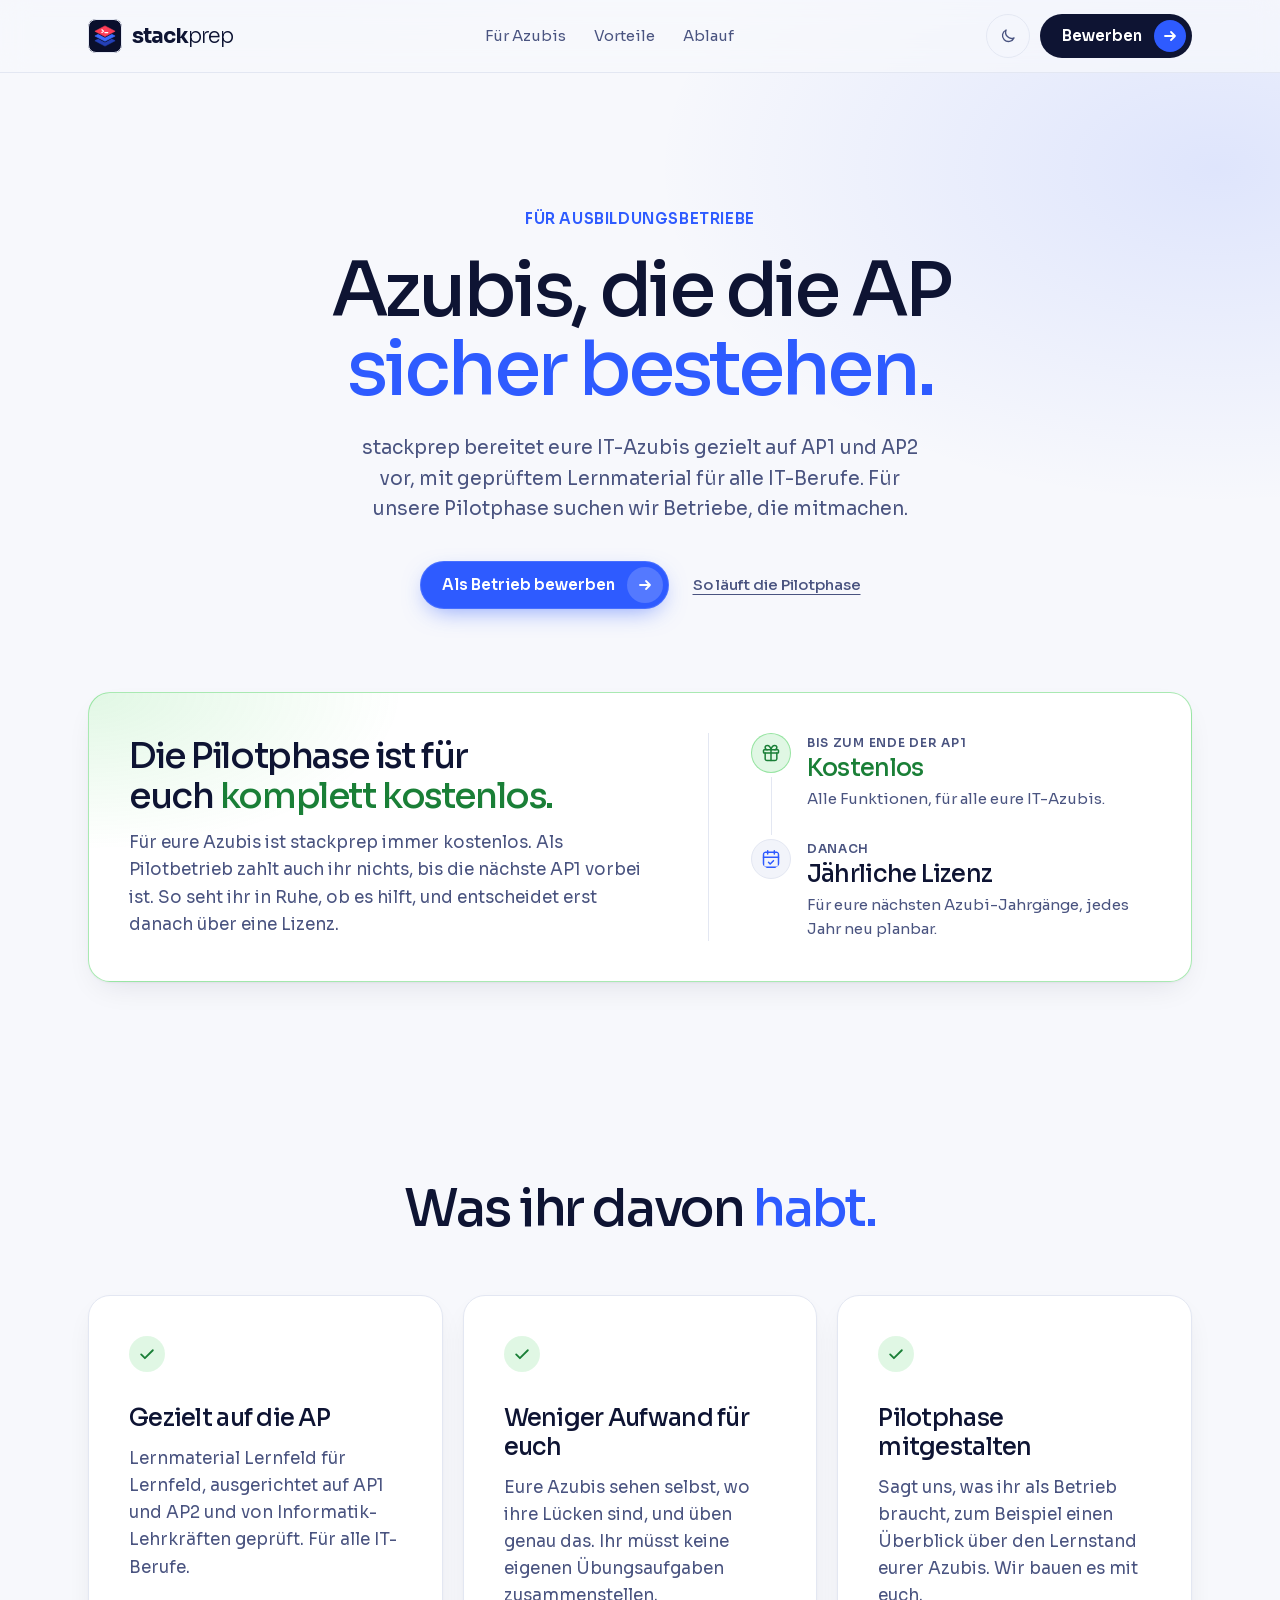
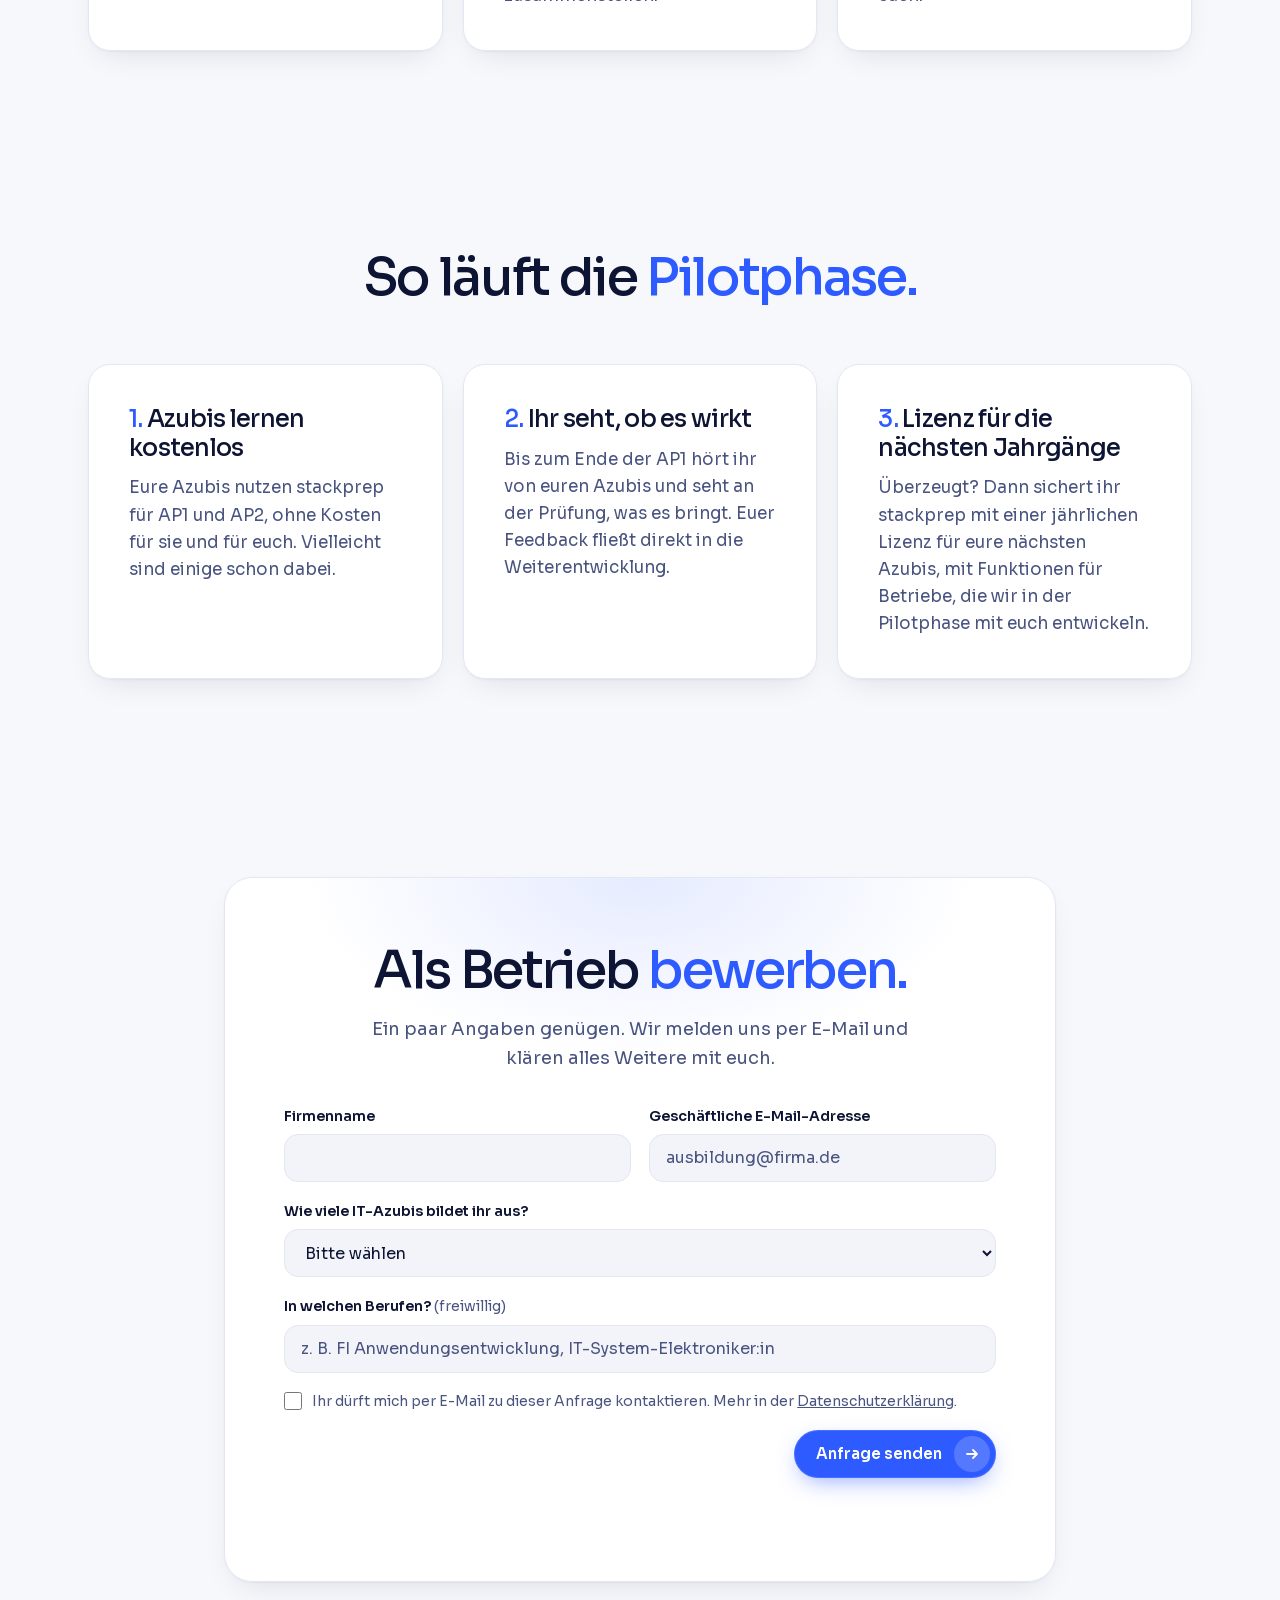
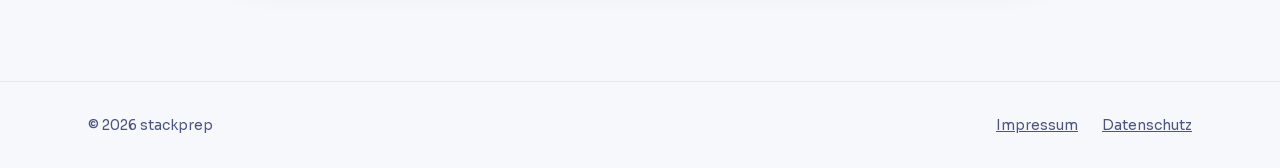
==== betriebe/index.html @ b0f4c5c3 "Add a page for training companies and track what each link brings The landing page now speaks to all" ====
<!doctype html>
<html lang="de">
<head>
  <meta charset="utf-8">
  <meta name="viewport" content="width=device-width, initial-scale=1">
  <meta http-equiv="Content-Security-Policy" content="default-src 'none'; script-src 'self'; style-src 'self'; img-src 'self'; font-src 'self'; connect-src 'self'; form-action 'self'; base-uri 'none'; upgrade-insecure-requests">
  <meta name="referrer" content="strict-origin-when-cross-origin">
  <title>stackprep für Ausbildungsbetriebe: Azubis, die die AP sicher bestehen</title>
  <meta name="description" content="stackprep bereitet eure IT-Azubis gezielt auf AP1 und AP2 vor, mit geprüftem Lernmaterial für alle IT-Berufe. Jetzt als Ausbildungsbetrieb für die Pilotphase bewerben.">
  <meta name="theme-color" content="#F7F8FC" media="(prefers-color-scheme: light)">
  <meta name="theme-color" content="#05070F" media="(prefers-color-scheme: dark)">
  <meta property="og:title" content="stackprep für Ausbildungsbetriebe">
  <meta property="og:description" content="Eure IT-Azubis gezielt auf AP1 und AP2 vorbereiten. Jetzt für die Pilotphase bewerben.">
  <meta property="og:type" content="website">
  <link rel="icon" href="/assets/img/favicon.svg" type="image/svg+xml">
  <link rel="preload" href="/assets/fonts/Sora-Variable.woff2" as="font" type="font/woff2" crossorigin>
  <script src="/assets/js/theme.js"></script>
  <link rel="stylesheet" href="/assets/css/styles.css">
  <script src="/assets/js/main.js" defer></script>
</head>
<body>
  <a class="skip-link" href="#main">Zum Inhalt springen</a>

  <header class="site-header">
    <div class="container site-header__inner">
      <a class="brand" href="/" aria-label="stackprep, zur Startseite">
        <img class="brand__mark" src="/assets/img/logo-mark.svg" alt="" width="36" height="36">
        <span class="brand__word"><span class="brand__stack">stack</span><span class="brand__prep">prep</span></span>
      </a>
      <nav class="site-nav" aria-label="Hauptnavigation">
        <a href="/">Für Azubis</a>
        <a href="#vorteile">Vorteile</a>
        <a href="#ablauf">Ablauf</a>
      </nav>
      <div class="site-header__actions">
        <button class="theme-toggle" type="button" aria-label="Dunkles Design" aria-pressed="false" data-theme-toggle hidden>
          <svg class="icon-moon" viewBox="0 0 24 24" fill="none" stroke="currentColor" stroke-width="1.8" stroke-linecap="round" stroke-linejoin="round" aria-hidden="true" focusable="false"><path d="M20 14.5A8 8 0 0 1 9.5 4a8 8 0 1 0 10.5 10.5z"/></svg>
          <svg class="icon-sun" viewBox="0 0 24 24" fill="none" stroke="currentColor" stroke-width="1.8" stroke-linecap="round" aria-hidden="true" focusable="false"><circle cx="12" cy="12" r="4"/><path d="M12 2v2M12 20v2M4.9 4.9l1.4 1.4M17.7 17.7l1.4 1.4M2 12h2M20 12h2M4.9 19.1l1.4-1.4M17.7 6.3l1.4-1.4"/></svg>
        </button>
        <a class="pill-button pill-button--light" href="#anfrage">Bewerben <span class="pill-button__arrow" aria-hidden="true"><svg viewBox="0 0 16 16" fill="none" stroke="currentColor" stroke-width="1.8" stroke-linecap="round" stroke-linejoin="round"><path d="M3 8h10M9 4l4 4-4 4"/></svg></span></a>
      </div>
    </div>
  </header>

  <main id="main">
    <section class="hero" aria-labelledby="hero-title">
      <div class="container hero__inner">
        <div class="hero__copy">
          <p class="hero__eyebrow">Für Ausbildungsbetriebe</p>
          <h1 id="hero-title">Azubis, die die AP <span class="accent">sicher bestehen.</span></h1>
          <p class="hero__lead">stackprep bereitet eure IT-Azubis gezielt auf AP1 und AP2 vor, mit geprüftem Lernmaterial für alle IT-Berufe. Für unsere Pilotphase suchen wir Betriebe, die mitmachen.</p>

          <div class="hero__actions">
            <a class="pill-button" href="#anfrage">Als Betrieb bewerben <span class="pill-button__arrow" aria-hidden="true"><svg viewBox="0 0 16 16" fill="none" stroke="currentColor" stroke-width="1.8" stroke-linecap="round" stroke-linejoin="round"><path d="M3 8h10M9 4l4 4-4 4"/></svg></span></a>
            <a class="hero__link" href="#ablauf">So läuft die Pilotphase</a>
          </div>
        </div>
      </div>
    </section>

    <section class="section section--tight" aria-labelledby="pilot-title">
      <div class="container">
        <article class="card pilot-offer">
          <div class="pilot-offer__copy">
            <h2 id="pilot-title" class="pilot-offer__title">Die Pilotphase ist für euch <span class="accent">komplett kostenlos.</span></h2>
            <p>Für eure Azubis ist stackprep immer kostenlos. Als Pilotbetrieb zahlt auch ihr nichts, bis die nächste AP1 vorbei ist. So seht ihr in Ruhe, ob es hilft, und entscheidet erst danach über eine Lizenz.</p>
          </div>
          <ol class="pilot-offer__steps">
            <li>
              <svg class="pilot-offer__icon pilot-offer__icon--free" viewBox="0 0 24 24" fill="none" stroke="currentColor" stroke-width="1.8" stroke-linecap="round" stroke-linejoin="round" aria-hidden="true" focusable="false"><rect x="3" y="8" width="18" height="4" rx="1"/><path d="M12 8v13"/><path d="M19 12v7a2 2 0 0 1-2 2H7a2 2 0 0 1-2-2v-7"/><path d="M7.5 8a2.5 2.5 0 0 1 0-5C11 3 12 8 12 8s1-5 4.5-5a2.5 2.5 0 0 1 0 5"/></svg>
              <div>
                <p class="pilot-offer__label">Bis zum Ende der AP1</p>
                <h3>Kostenlos</h3>
                <p>Alle Funktionen, für alle eure IT-Azubis.</p>
              </div>
            </li>
            <li>
              <svg class="pilot-offer__icon" viewBox="0 0 24 24" fill="none" stroke="currentColor" stroke-width="1.8" stroke-linecap="round" stroke-linejoin="round" aria-hidden="true" focusable="false"><rect x="3" y="4" width="18" height="18" rx="2"/><path d="M16 2v4M8 2v4M3 10h18"/><path d="M9 16l2 2 4-4"/></svg>
              <div>
                <p class="pilot-offer__label">Danach</p>
                <h3>Jährliche Lizenz</h3>
                <p>Für eure nächsten Azubi-Jahrgänge, jedes Jahr neu planbar.</p>
              </div>
            </li>
          </ol>
        </article>
      </div>
    </section>

    <section id="vorteile" class="section" aria-labelledby="vorteile-title">
      <div class="container">
        <h2 id="vorteile-title" class="section__title">Was ihr davon <span class="accent">habt.</span></h2>
        <div class="grid grid--3">
          <article class="card">
            <svg class="card__icon card__icon--benefit" viewBox="0 0 24 24" fill="none" stroke="currentColor" stroke-width="2.2" stroke-linecap="round" stroke-linejoin="round" aria-hidden="true" focusable="false"><path d="M5 12.5l4.5 4.5L19 7.5"/></svg>
            <h3>Gezielt auf die AP</h3>
            <p>Lernmaterial Lernfeld für Lernfeld, ausgerichtet auf AP1 und AP2 und von Informatik-Lehrkräften geprüft. Für alle IT-Berufe.</p>
          </article>
          <article class="card">
            <svg class="card__icon card__icon--benefit" viewBox="0 0 24 24" fill="none" stroke="currentColor" stroke-width="2.2" stroke-linecap="round" stroke-linejoin="round" aria-hidden="true" focusable="false"><path d="M5 12.5l4.5 4.5L19 7.5"/></svg>
            <h3>Weniger Aufwand für euch</h3>
            <p>Eure Azubis sehen selbst, wo ihre Lücken sind, und üben genau das. Ihr müsst keine eigenen Übungsaufgaben zusammenstellen.</p>
          </article>
          <article class="card">
            <svg class="card__icon card__icon--benefit" viewBox="0 0 24 24" fill="none" stroke="currentColor" stroke-width="2.2" stroke-linecap="round" stroke-linejoin="round" aria-hidden="true" focusable="false"><path d="M5 12.5l4.5 4.5L19 7.5"/></svg>
            <h3>Pilotphase mitgestalten</h3>
            <p>Sagt uns, was ihr als Betrieb braucht, zum Beispiel einen Überblick über den Lernstand eurer Azubis. Wir bauen es mit euch.</p>
          </article>
        </div>
      </div>
    </section>

    <section id="ablauf" class="section" aria-labelledby="ablauf-title">
      <div class="container">
        <h2 id="ablauf-title" class="section__title">So läuft die <span class="accent">Pilotphase.</span></h2>
        <ol class="grid grid--3 steps">
          <li class="card card--numbered">
            <h3>Azubis lernen kostenlos</h3>
            <p>Eure Azubis nutzen stackprep für AP1 und AP2, ohne Kosten für sie und für euch. Vielleicht sind einige schon dabei.</p>
          </li>
          <li class="card card--numbered">
            <h3>Ihr seht, ob es wirkt</h3>
            <p>Bis zum Ende der AP1 hört ihr von euren Azubis und seht an der Prüfung, was es bringt. Euer Feedback fließt direkt in die Weiterentwicklung.</p>
          </li>
          <li class="card card--numbered">
            <h3>Lizenz für die nächsten Jahrgänge</h3>
            <p>Überzeugt? Dann sichert ihr stackprep mit einer jährlichen Lizenz für eure nächsten Azubis, mit Funktionen für Betriebe, die wir in der Pilotphase mit euch entwickeln.</p>
          </li>
        </ol>
      </div>
    </section>

    <section id="anfrage" class="section section--signup" aria-labelledby="anfrage-title">
      <div class="container">
        <div class="signup signup--company">
          <h2 id="anfrage-title" class="section__title">Als Betrieb <span class="accent">bewerben.</span></h2>
          <p class="section__lead">Ein paar Angaben genügen. Wir melden uns per E-Mail und klären alles Weitere mit euch.</p>

          <form class="lead-form" action="/api/betriebe" method="post" data-lead-form="company">
            <div class="lead-form__row">
              <label class="field">
                <span class="field__label">Firmenname</span>
                <input name="firma" type="text" autocomplete="organization" minlength="2" maxlength="120" required>
              </label>
              <label class="field">
                <span class="field__label">Geschäftliche E-Mail-Adresse</span>
                <input name="email" type="email" placeholder="ausbildung@firma.de" autocomplete="work email" inputmode="email" maxlength="254" required>
              </label>
            </div>

            <label class="field">
              <span class="field__label">Wie viele IT-Azubis bildet ihr aus?</span>
              <select name="azubis" required>
                <option value="">Bitte wählen</option>
                <option value="1-5">1 bis 5</option>
                <option value="6-20">6 bis 20</option>
                <option value="21-50">21 bis 50</option>
                <option value="50+">Mehr als 50</option>
              </select>
            </label>

            <label class="field">
              <span class="field__label">In welchen Berufen? <span class="field__hint">(freiwillig)</span></span>
              <input name="berufe" type="text" placeholder="z. B. FI Anwendungsentwicklung, IT-System-Elektroniker:in" maxlength="300">
            </label>

            <div class="hp" aria-hidden="true">
              <label for="company-website">Website</label>
              <input id="company-website" name="website" type="text" tabindex="-1" autocomplete="off">
            </div>
            <input type="hidden" name="quelle" data-attribution="source">
            <input type="hidden" name="kampagne" data-attribution="campaign">

            <label class="check"><input type="checkbox" name="einwilligung" value="ja" required><span>Ihr dürft mich per E-Mail zu dieser Anfrage kontaktieren. Mehr in der <a href="/datenschutz.html">Datenschutzerklärung</a>.</span></label>

            <div class="lead-form__actions">
              <button class="pill-button" type="submit">Anfrage senden <span class="pill-button__arrow" aria-hidden="true"><svg viewBox="0 0 16 16" fill="none" stroke="currentColor" stroke-width="1.8" stroke-linecap="round" stroke-linejoin="round"><path d="M3 8h10M9 4l4 4-4 4"/></svg></span></button>
            </div>

            <p class="form-status" role="status" aria-live="polite" data-status></p>
          </form>
        </div>
      </div>
    </section>
  </main>

  <footer class="site-footer">
    <div class="container site-footer__inner">
      <p>© 2026 stackprep</p>
      <ul>
        <li><a href="/impressum.html">Impressum</a></li>
        <li><a href="/datenschutz.html">Datenschutz</a></li>
      </ul>
    </div>
  </footer>
</body>
</html>
---- assets/css/styles.css ----
/* StackPrep — site styles */

@font-face {
  font-family: "Sora";
  src: url("/assets/fonts/Sora-Variable.woff2") format("woff2");
  font-weight: 100 800;
  font-display: swap;
}

/* Colour themes: light by default, dark from the system setting or the header toggle */

:root {
  color-scheme: light;
  --bg: #F7F8FC;
  --glow: rgba(46, 91, 255, 0.12);
  --card: #FFFFFF;
  --card-top: #FFFFFF;
  --card-border: #E3E7F2;
  --inset: #F2F4FA;
  --inset-border: #E3E7F2;
  --text: #0E1433;
  --muted: #4A5480;
  --accent: #2E5BFF;
  --action: #2E5BFF;
  --action-hover: #1F47E0;
  --on-action: #FFFFFF;
  --light-pill: #0E1433;
  --on-light-pill: #FFFFFF;
  --ok: #1F47E0;
  --mid: #6B7499;
  --wrong: #C8102E;
  --wrong-soft: #FFEDF0;
  --track: #E3E7F2;
  --focus: #2E5BFF;
  --verified: #1A7F37;
  --shadow: 0 1px 2px rgba(14, 20, 51, 0.04), 0 12px 32px -12px rgba(14, 20, 51, 0.12);

  --font-sans: "Sora", ui-sans-serif, system-ui, -apple-system, "Segoe UI", Roboto, sans-serif;

  --gutter: clamp(1rem, 0.5rem + 2.5vw, 2.5rem);
  --radius-card: 22px;
}

@media (prefers-color-scheme: dark) {
  :root:not([data-theme="light"]) {
    color-scheme: dark;
    --bg: #05070F;
    --glow: rgba(61, 107, 255, 0.22);
    --card: rgba(255, 255, 255, 0.025);
    --card-top: rgba(255, 255, 255, 0.06);
    --card-border: rgba(255, 255, 255, 0.09);
    --inset: rgba(255, 255, 255, 0.04);
    --inset-border: rgba(255, 255, 255, 0.08);
    --text: #F2F4FA;
    --muted: #9AA3BF;
    --accent: #9DB2FF;
    --action-hover: #4D74FF;
    --light-pill: #F2F4FA;
    --on-light-pill: #05070F;
    --ok: #9DB2FF;
    --mid: #9AA3BF;
    --wrong: #FF8A9A;
    --wrong-soft: rgba(255, 61, 87, 0.16);
    --track: rgba(255, 255, 255, 0.08);
    --focus: #9DB2FF;
    --verified: #3FB950;
    --shadow: 0 1px 0 rgba(255, 255, 255, 0.04) inset, 0 24px 48px -24px rgba(0, 0, 0, 0.6);
  }
}

:root[data-theme="dark"] {
  color-scheme: dark;
  --bg: #05070F;
  --glow: rgba(61, 107, 255, 0.22);
  --card: rgba(255, 255, 255, 0.025);
  --card-top: rgba(255, 255, 255, 0.06);
  --card-border: rgba(255, 255, 255, 0.09);
  --inset: rgba(255, 255, 255, 0.04);
  --inset-border: rgba(255, 255, 255, 0.08);
  --text: #F2F4FA;
  --muted: #9AA3BF;
  --accent: #9DB2FF;
  --action-hover: #4D74FF;
  --light-pill: #F2F4FA;
  --on-light-pill: #05070F;
  --ok: #9DB2FF;
  --mid: #9AA3BF;
  --wrong: #FF8A9A;
  --wrong-soft: rgba(255, 61, 87, 0.16);
  --track: rgba(255, 255, 255, 0.08);
  --focus: #9DB2FF;
  --verified: #3FB950;
  --shadow: 0 1px 0 rgba(255, 255, 255, 0.04) inset, 0 24px 48px -24px rgba(0, 0, 0, 0.6);
}

*,
*::before,
*::after {
  box-sizing: border-box;
}

html {
  -webkit-text-size-adjust: 100%;
  scroll-behavior: smooth;
}

body {
  margin: 0;
  background:
    radial-gradient(70rem 40rem at 15% -10%, var(--glow), transparent 65%),
    radial-gradient(50rem 30rem at 95% 5%, var(--glow), transparent 70%),
    var(--bg);
  background-repeat: no-repeat;
  color: var(--text);
  font-family: var(--font-sans);
  font-size: 1.0625rem;
  line-height: 1.6;
}

h1,
h2,
h3,
p {
  margin: 0;
}

a {
  color: inherit;
}

img {
  display: block;
}

:focus-visible {
  outline: 3px solid var(--focus);
  outline-offset: 3px;
  border-radius: 6px;
}

.container {
  width: 100%;
  max-width: 74rem;
  margin-inline: auto;
  padding-inline: var(--gutter);
}

.visually-hidden {
  position: absolute;
  width: 1px;
  height: 1px;
  overflow: hidden;
  clip: rect(0 0 0 0);
  white-space: nowrap;
}

.nowrap {
  white-space: nowrap;
}

.accent {
  color: var(--accent);
}

.skip-link {
  position: absolute;
  left: 1rem;
  top: -4rem;
  z-index: 20;
  padding: 0.75rem 1rem;
  background: var(--text);
  color: var(--bg);
  border-radius: 10px;
}

.skip-link:focus {
  top: 1rem;
}

/* Pill buttons */

.pill-button {
  display: inline-flex;
  align-items: center;
  gap: 0.75rem;
  min-height: 3rem;
  padding: 0.375rem 0.375rem 0.375rem 1.375rem;
  border: 0;
  border-radius: 999px;
  background: var(--action);
  color: var(--on-action);
  font: inherit;
  font-size: 0.9375rem;
  font-weight: 600;
  white-space: nowrap;
  text-decoration: none;
  cursor: pointer;
  box-shadow: 0 0 0 1px rgba(255, 255, 255, 0.12) inset, 0 8px 24px -8px rgba(46, 91, 255, 0.6);
  transition: background-color 150ms ease;
}

.pill-button:hover {
  background: var(--action-hover);
}

.pill-button:disabled {
  opacity: 0.6;
  cursor: progress;
}

.pill-button__arrow {
  display: inline-grid;
  place-items: center;
  width: 2.25rem;
  height: 2.25rem;
  border-radius: 50%;
  background: rgba(255, 255, 255, 0.18);
}

.pill-button__arrow svg {
  width: 1rem;
  height: 1rem;
}

.pill-button--light {
  min-height: 2.75rem;
  background: var(--light-pill);
  color: var(--on-light-pill);
  box-shadow: none;
}

.pill-button--light:hover {
  background: var(--light-pill);
  opacity: 0.9;
}

.pill-button--light .pill-button__arrow {
  width: 2rem;
  height: 2rem;
  background: var(--action);
  color: #FFFFFF;
}

/* Header */

.site-header {
  position: sticky;
  top: 0;
  z-index: 10;
  backdrop-filter: blur(14px);
  -webkit-backdrop-filter: blur(14px);
  background: color-mix(in srgb, var(--bg) 72%, transparent);
  border-bottom: 1px solid var(--card-border);
}

.site-header__inner {
  display: flex;
  align-items: center;
  gap: 1.5rem;
  min-height: 4.5rem;
}

.brand {
  display: inline-flex;
  align-items: center;
  gap: 0.625rem;
  margin-right: auto;
  text-decoration: none;
}

.brand__mark {
  width: 2.125rem;
  height: 2.125rem;
  border-radius: 8px;
  outline: 1px solid var(--card-border);
  outline-offset: -1px;
}

.brand__word {
  font-size: 1.3125rem;
  letter-spacing: -0.045em;
  line-height: 1;
}

.brand__stack {
  font-weight: 700;
}

.brand__prep {
  font-weight: 300;
}

.site-nav {
  display: flex;
  gap: 1.75rem;
}

.site-nav a {
  color: var(--muted);
  font-size: 0.9375rem;
  text-decoration: none;
}

.site-nav a:hover {
  color: var(--text);
}

.site-header__actions {
  display: flex;
  align-items: center;
  gap: 0.625rem;
  margin-left: auto;
}

.theme-toggle {
  display: inline-grid;
  place-items: center;
  width: 2.75rem;
  height: 2.75rem;
  padding: 0;
  border: 1px solid var(--card-border);
  border-radius: 50%;
  background: transparent;
  color: var(--muted);
  cursor: pointer;
}

.theme-toggle[hidden] {
  display: none;
}

.theme-toggle:hover {
  color: var(--text);
}

.theme-toggle svg {
  width: 1.125rem;
  height: 1.125rem;
}

.theme-toggle[aria-pressed="true"] .icon-moon,
.theme-toggle[aria-pressed="false"] .icon-sun {
  display: none;
}

/* Hero */

.hero {
  padding-block: clamp(4rem, 2rem + 8vw, 9rem) clamp(3rem, 2rem + 4vw, 6rem);
}

.hero__copy {
  display: flex;
  flex-direction: column;
  align-items: center;
  max-width: 50rem;
  margin-inline: auto;
  text-align: center;
}

.hero h1 {
  font-size: clamp(2.5rem, 1.2rem + 4.6vw, 4.75rem);
  font-weight: 500;
  letter-spacing: -0.05em;
  line-height: 1.04;
  text-wrap: balance;
}

.hero h1 .accent {
  display: block;
}

.hero__lead {
  margin-top: 1.5rem;
  max-width: 36rem;
  color: var(--muted);
  font-size: 1.1875rem;
}

.hero__eyebrow {
  margin-bottom: 1.25rem;
  color: var(--accent);
  font-size: 0.9375rem;
  font-weight: 600;
  letter-spacing: 0.04em;
  text-transform: uppercase;
}

.hero__actions {
  display: flex;
  flex-wrap: wrap;
  justify-content: center;
  align-items: center;
  gap: 0.75rem 1.5rem;
  margin-top: 2.25rem;
}

.hero__link {
  color: var(--muted);
  font-size: 0.9375rem;
  font-weight: 500;
  text-underline-offset: 0.25em;
}

.hero__link:hover {
  color: var(--text);
}

.proof {
  display: flex;
  flex-wrap: wrap;
  justify-content: center;
  align-items: center;
  gap: 0.875rem;
  margin-top: 2rem;
  color: var(--muted);
  font-size: 0.9375rem;
}

.proof strong {
  color: var(--text);
  font-weight: 600;
}

.proof__avatars {
  display: flex;
  margin: 0;
  padding: 0;
  list-style: none;
}

.proof__avatars li {
  display: grid;
  place-items: center;
  width: 2.5rem;
  height: 2.5rem;
  margin-left: -0.5rem;
  border: 2px solid var(--bg);
  border-radius: 50%;
  background: linear-gradient(145deg, #3D6BFF, #2440B8);
  color: #FFFFFF;
  font-size: 0.625rem;
  font-weight: 700;
  letter-spacing: 0.01em;
}

.proof__avatars li:first-child {
  margin-left: 0;
}

.proof__avatars li:nth-child(2) { background: linear-gradient(145deg, #5B7CFF, #3048C8); }
.proof__avatars li:nth-child(3) { background: linear-gradient(145deg, #7A93FF, #3D5AD6); }
.proof__avatars li:nth-child(4) { background: linear-gradient(145deg, #4B5BD0, #1E2F8F); }
.proof__avatars li:nth-child(5) { background: linear-gradient(145deg, #FF5C73, #C8102E); }

/* Product mockups */

.mock {
  margin: 0;
  border: 1px solid var(--card-border);
  border-radius: 18px;
  background: linear-gradient(180deg, var(--card-top), var(--card));
  box-shadow: var(--shadow);
  overflow: hidden;
}

.mock__bar {
  display: flex;
  align-items: center;
  gap: 0.375rem;
  padding: 0.75rem 1rem;
  border-bottom: 1px solid var(--inset-border);
}

.mock__bar span {
  width: 0.625rem;
  height: 0.625rem;
  border-radius: 50%;
  background: var(--track);
}

.mock__bar span:nth-child(1) { background: #FF5F57; }
.mock__bar span:nth-child(2) { background: #FEBC2E; }
.mock__bar span:nth-child(3) { background: #28C840; }

.mock__bar p {
  flex: 1;
  margin-right: 2.25rem;
  color: var(--muted);
  font-size: 0.8125rem;
  text-align: center;
}

.topics {
  display: grid;
  gap: 0.625rem;
  margin: 0;
  padding: 0;
  list-style: none;
  font-size: 0.875rem;
}

.topics li {
  display: grid;
  grid-template-columns: minmax(0, 10rem) minmax(0, 1fr) 4.25rem;
  align-items: center;
  gap: 0.875rem;
}

.topics li > span:first-child {
  overflow: hidden;
  white-space: nowrap;
  text-overflow: ellipsis;
}

.topics--small {
  padding: 1rem;
  font-size: 0.8125rem;
}

.topics--small li {
  grid-template-columns: 5.5rem minmax(0, 1fr);
}

.bar {
  position: relative;
  height: 0.4375rem;
  border-radius: 99px;
  background: var(--track);
  overflow: hidden;
}

.bar__fill {
  position: absolute;
  inset: 0 auto 0 0;
  border-radius: inherit;
  background: linear-gradient(90deg, #2E5BFF, #7A93FF);
}

.bar__fill--90 { width: 90%; }
.bar__fill--80 { width: 80%; }
.bar__fill--55 { width: 55%; }
.bar__fill--30 { width: 30%; }
.bar__fill--mid { background: var(--mid); }
.bar__fill--open { background: #FF3D57; }

.files,
.plan {
  display: grid;
  gap: 0.5rem;
  margin: 0;
  padding: 1rem;
  list-style: none;
  font-size: 0.8125rem;
}

.files li,
.plan li {
  display: flex;
  align-items: center;
  gap: 0.625rem;
  padding: 0.5rem 0.625rem;
  border: 1px solid var(--inset-border);
  border-radius: 10px;
  background: var(--inset);
  min-width: 0;
}

.files__type {
  flex: none;
  padding: 0.125rem 0.375rem;
  border-radius: 5px;
  background: var(--action);
  color: #FFFFFF;
  font-size: 0.625rem;
  font-weight: 700;
}

.files__ok {
  margin-left: auto;
  color: var(--ok);
  font-weight: 700;
}

.plan li {
  justify-content: space-between;
}

.plan li span {
  flex: none;
  color: var(--muted);
}

/* Sections */

.section {
  padding-block: clamp(4rem, 3rem + 4vw, 7rem);
}

.section--tight {
  padding-top: 0;
}

.section__title {
  max-width: 22ch;
  margin-inline: auto;
  font-size: clamp(2rem, 1.3rem + 2.6vw, 3.25rem);
  font-weight: 500;
  letter-spacing: -0.045em;
  line-height: 1.1;
  text-align: center;
  text-wrap: balance;
}

.section__lead {
  max-width: 36rem;
  margin: 1rem auto 0;
  color: var(--muted);
  font-size: 1.125rem;
  text-align: center;
}

.grid {
  display: grid;
  gap: 1.25rem;
  margin: clamp(2.5rem, 2rem + 2vw, 4rem) 0 0;
  padding: 0;
  list-style: none;
}

.grid--2 {
  grid-template-columns: repeat(2, minmax(0, 1fr));
}

.grid--3 {
  grid-template-columns: repeat(3, minmax(0, 1fr));
}

/* Cards */

.card {
  position: relative;
  padding: clamp(1.5rem, 1rem + 2vw, 2.5rem);
  border: 1px solid var(--card-border);
  border-radius: var(--radius-card);
  background: linear-gradient(180deg, var(--card-top), var(--card) 40%);
  box-shadow: var(--shadow);
}

.card h3 {
  font-size: clamp(1.25rem, 1.1rem + 0.5vw, 1.5rem);
  font-weight: 500;
  letter-spacing: -0.03em;
  line-height: 1.2;
}

.card p {
  margin-top: 0.75rem;
  color: var(--muted);
}

.card__icon {
  width: 2.25rem;
  height: 2.25rem;
  margin-bottom: 1.5rem;
  padding: 0.5rem;
  border-radius: 50%;
}

.card__icon--problem {
  background: var(--wrong-soft);
  color: var(--wrong);
}

.card__icon--benefit {
  background: color-mix(in srgb, #28C840 14%, transparent);
  color: var(--verified);
}

.card--numbered {
  counter-increment: step;
}

.card--numbered h3::before {
  content: counter(step) ". ";
  color: var(--accent);
}

/* Pilot offer on the company page */

.pilot-offer {
  display: grid;
  grid-template-columns: minmax(0, 1.2fr) minmax(0, 1fr);
  gap: clamp(1.5rem, 1rem + 3vw, 3rem);
  align-items: center;
  border-color: color-mix(in srgb, #28C840 40%, transparent);
  background:
    radial-gradient(28rem 14rem at 0% 0%, color-mix(in srgb, #28C840 14%, transparent), transparent 70%),
    linear-gradient(180deg, var(--card-top), var(--card) 40%);
}

.pilot-offer__title {
  font-size: clamp(1.5rem, 1.1rem + 1.4vw, 2.25rem);
  font-weight: 500;
  letter-spacing: -0.04em;
  line-height: 1.15;
  text-wrap: balance;
}

.pilot-offer__title .accent {
  color: var(--verified);
}

.pilot-offer__steps {
  display: grid;
  gap: 1.75rem;
  margin: 0;
  padding: 0 0 0 clamp(1.5rem, 1rem + 2vw, 3rem);
  border-left: 1px solid var(--card-border);
  list-style: none;
}

.pilot-offer__steps li {
  position: relative;
  display: grid;
  grid-template-columns: auto minmax(0, 1fr);
  gap: 1rem;
  align-items: start;
}

/* Connects the two icons: now, then later. */
.pilot-offer__steps li:not(:last-child)::after {
  content: "";
  position: absolute;
  top: 2.75rem;
  bottom: -1.5rem;
  left: 1.25rem;
  width: 1px;
  background: var(--card-border);
}

/* Items side by side, not a sequence: no connecting line. */
.pilot-offer__steps--list li:not(:last-child)::after {
  content: none;
}

.pilot-offer__icon {
  width: 2.5rem;
  height: 2.5rem;
  padding: 0.5625rem;
  border: 1px solid var(--inset-border);
  border-radius: 50%;
  background: var(--inset);
  color: var(--accent);
}

.pilot-offer__icon--free {
  border-color: color-mix(in srgb, #28C840 40%, transparent);
  background: color-mix(in srgb, #28C840 14%, transparent);
  color: var(--verified);
}

.card .pilot-offer__label {
  margin: 0;
  color: var(--muted);
  font-size: 0.75rem;
  font-weight: 600;
  letter-spacing: 0.06em;
  text-transform: uppercase;
}

.pilot-offer__steps h3 {
  margin-top: 0.125rem;
}

.pilot-offer__steps li:first-child h3 {
  color: var(--verified);
}

.card .pilot-offer__steps p:last-child {
  margin-top: 0.25rem;
  font-size: 0.9375rem;
}

/* Teaser for training companies on the landing page */

.cta-band {
  display: flex;
  flex-wrap: wrap;
  justify-content: space-between;
  align-items: center;
  gap: 1.5rem;
  text-decoration: none;
  background:
    radial-gradient(28rem 14rem at 0% 0%, var(--glow), transparent 70%),
    linear-gradient(180deg, var(--card-top), var(--card) 40%);
}

.cta-band > div {
  flex: 1 1 24rem;
}

.cta-band__title {
  font-size: clamp(1.375rem, 1.1rem + 1vw, 1.875rem);
  font-weight: 500;
  letter-spacing: -0.035em;
  line-height: 1.2;
}

.cta-band:hover .pill-button--light {
  opacity: 0.9;
}

/* Steps — a real sequence, so the order is numbered */

.steps {
  counter-reset: step;
}

.card--step {
  counter-increment: step;
  padding: 0.75rem 0.75rem clamp(1.5rem, 1rem + 1.5vw, 2rem);
}

.card--step .mock {
  margin-bottom: 1.5rem;
  box-shadow: none;
}

.card--step h3,
.card--step p {
  padding-inline: 0.75rem;
}

.card--step h3::before {
  content: counter(step) ". ";
}

/* Material mockups */

.files__verified {
  margin-left: auto;
  padding: 0.0625rem 0.5rem;
  border-radius: 999px;
  background: color-mix(in srgb, #28C840 18%, transparent);
  color: var(--verified);
  font-size: 0.6875rem;
  font-weight: 700;
}

.practice {
  display: grid;
  gap: 0.625rem;
  padding: 1rem;
}

.practice .plan {
  padding: 0;
}

.practice__source {
  display: flex;
  align-items: center;
  gap: 0.4375rem;
  font-size: 0.8125rem;
  font-weight: 600;
}

.practice__source span {
  color: var(--muted);
  font-weight: 400;
}

.practice__note {
  color: var(--verified);
  font-size: 0.75rem;
  font-weight: 600;
}

/* Waitlist */

.signup {
  max-width: 44rem;
  margin-inline: auto;
  padding: clamp(2rem, 1rem + 4vw, 4rem) clamp(1.25rem, 0.5rem + 4vw, 4rem);
  border: 1px solid var(--card-border);
  border-radius: 28px;
  background:
    radial-gradient(30rem 16rem at 50% 0%, var(--glow), transparent 70%),
    linear-gradient(180deg, var(--card-top), var(--card) 50%);
  box-shadow: var(--shadow);
}

.signup--company {
  max-width: 52rem;
}

.lead-form {
  display: grid;
  gap: 1.125rem;
  margin-top: 2rem;
}

.lead-form__row {
  display: grid;
  grid-template-columns: repeat(2, minmax(0, 1fr));
  gap: 1.125rem;
}

.lead-form__actions {
  display: flex;
  justify-content: flex-end;
}

.field {
  display: grid;
  gap: 0.4375rem;
}

.field__label {
  padding: 0;
  font-size: 0.875rem;
  font-weight: 600;
}

.field__hint {
  color: var(--muted);
  font-weight: 400;
}

.field input,
.field select,
.waitlist__select {
  width: 100%;
  min-height: 3rem;
  padding: 0 1rem;
  border: 1px solid var(--card-border);
  border-radius: 14px;
  background: var(--inset);
  color: var(--text);
  font: inherit;
  font-size: 1rem;
}

.field input::placeholder {
  color: var(--muted);
}

.field input:focus-visible,
.field select:focus-visible,
.waitlist__select:focus-visible {
  outline: none;
  border-color: var(--focus);
}

.field input[aria-invalid="true"],
.field select[aria-invalid="true"] {
  border-color: var(--wrong);
}

.waitlist__select {
  border-radius: 999px;
  padding-inline: 1.375rem;
  color: var(--muted);
}

.waitlist__select:has(option:checked:not([value=""])) {
  color: var(--text);
}

.waitlist {
  display: grid;
  gap: 0.875rem;
  max-width: 32rem;
  margin: 2rem auto 0;
}

.waitlist__field {
  display: flex;
  gap: 0.5rem;
  padding: 0.375rem;
  border: 1px solid var(--card-border);
  border-radius: 999px;
  background: var(--inset);
}

.waitlist__field:focus-within {
  border-color: var(--focus);
}

.waitlist input[type="email"] {
  flex: 1;
  min-width: 0;
  min-height: 3rem;
  padding: 0 1rem;
  border: 0;
  border-radius: 999px;
  background: transparent;
  color: var(--text);
  font: inherit;
}

.waitlist input[type="email"]::placeholder {
  color: var(--muted);
}

.waitlist input[type="email"]:focus-visible {
  outline: none;
}

.waitlist__field:has([aria-invalid="true"]) {
  border-color: var(--wrong);
}

.check {
  display: grid;
  grid-template-columns: auto minmax(0, 1fr);
  gap: 0.625rem;
  align-items: start;
  color: var(--muted);
  font-size: 0.875rem;
  line-height: 1.5;
  cursor: pointer;
}

.check input {
  width: 1.125rem;
  height: 1.125rem;
  margin: 0.1rem 0 0;
  accent-color: var(--action);
}

.check:has([aria-invalid="true"]) {
  color: var(--wrong);
}

.hp {
  position: absolute;
  left: -10000px;
  width: 1px;
  height: 1px;
  overflow: hidden;
}

.form-status {
  min-height: 1.5em;
  font-size: 0.875rem;
  font-weight: 500;
}

.form-status[data-state="success"] { color: var(--ok); }
.form-status[data-state="error"],
.form-status[data-state="invalid"],
.form-status[data-state="limited"] { color: var(--wrong); }
.form-status[data-state="pending"] { color: var(--muted); }

/* Footer */

.site-footer {
  padding-block: 2rem;
  border-top: 1px solid var(--card-border);
  color: var(--muted);
  font-size: 0.875rem;
}

.site-footer__inner {
  display: flex;
  flex-wrap: wrap;
  justify-content: space-between;
  gap: 1rem;
}

.site-footer ul {
  display: flex;
  gap: 1.5rem;
  margin: 0;
  padding: 0;
  list-style: none;
}

.site-footer a:hover {
  color: var(--text);
}

/* Legal pages */

.legal {
  padding-block: clamp(3rem, 2rem + 4vw, 6rem);
}

.legal h1 {
  margin-bottom: 2rem;
  font-size: clamp(2rem, 1.4rem + 2.4vw, 3.25rem);
  font-weight: 500;
  letter-spacing: -0.045em;
  line-height: 1.05;
}

.legal h2 {
  margin: 2.5rem 0 0.75rem;
  font-size: 1.25rem;
  font-weight: 600;
  letter-spacing: -0.02em;
}

.legal p {
  max-width: 42rem;
  color: var(--muted);
}

.legal p + p {
  margin-top: 0.75rem;
}

@media (prefers-reduced-motion: reduce) {
  html { scroll-behavior: auto; }
  .pill-button { transition: none; }
}

/* Responsive */

@media (max-width: 960px) {
  .pilot-offer,
  .grid--3 {
    grid-template-columns: minmax(0, 1fr);
  }

  .pilot-offer__steps {
    padding: 1.5rem 0 0;
    border-top: 1px solid var(--card-border);
    border-left: 0;
  }

  .site-nav {
    display: none;
  }
}

@media (max-width: 760px) {
  .grid--2,
  .lead-form__row {
    grid-template-columns: minmax(0, 1fr);
  }

  .lead-form__actions .pill-button {
    flex: 1;
    justify-content: space-between;
  }
}

@media (max-width: 520px) {
  .site-header__inner {
    gap: 0.75rem;
  }

  .site-header .pill-button--light {
    padding-right: 1.125rem;
  }

  .site-header .pill-button--light .pill-button__arrow {
    display: none;
  }

  .waitlist__field {
    flex-direction: column;
    border-radius: 20px;
  }

  .waitlist__field .pill-button {
    justify-content: space-between;
  }

  .topics--small li {
    grid-template-columns: 5rem minmax(0, 1fr);
  }
}
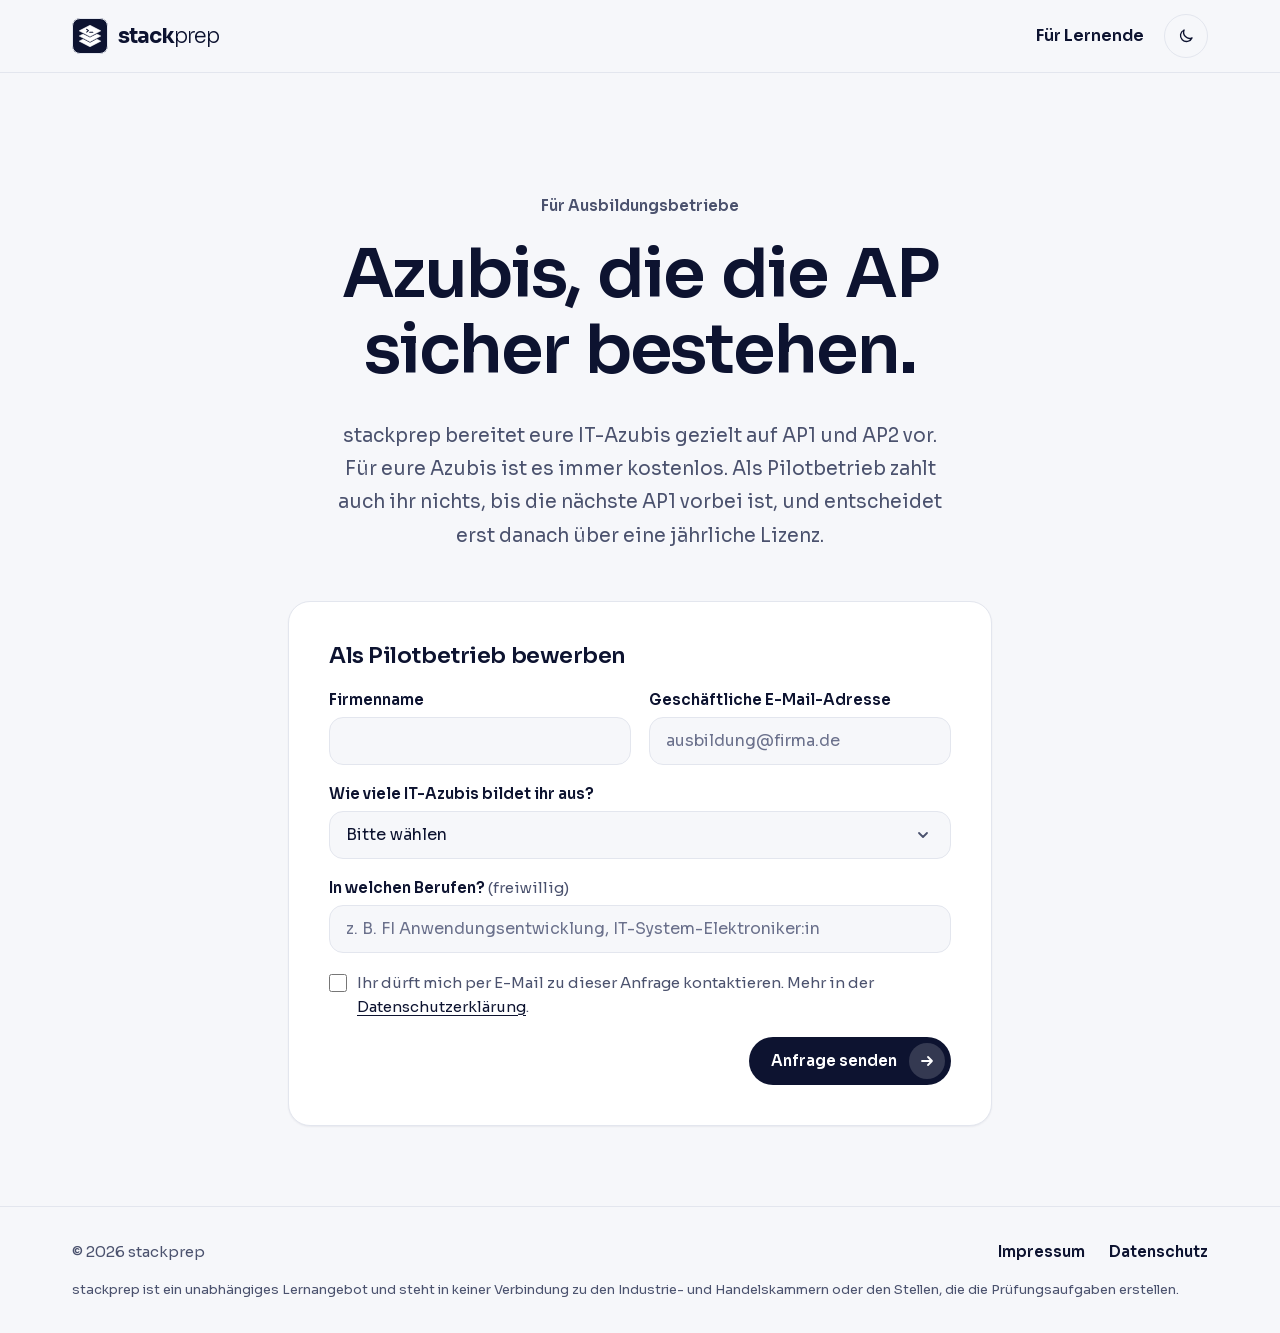
==== commit a9450e68: "Redesign the landing page in the app's look and focus it on the AP The site now uses the app's navy " ====
--- a/betriebe/index.html
+++ b/betriebe/index.html
@@ -6,9 +6,9 @@
   <meta http-equiv="Content-Security-Policy" content="default-src 'none'; script-src 'self'; style-src 'self'; img-src 'self'; font-src 'self'; connect-src 'self'; form-action 'self'; base-uri 'none'; upgrade-insecure-requests">
   <meta name="referrer" content="strict-origin-when-cross-origin">
   <title>stackprep für Ausbildungsbetriebe: Azubis, die die AP sicher bestehen</title>
-  <meta name="description" content="stackprep bereitet eure IT-Azubis gezielt auf AP1 und AP2 vor, mit geprüftem Lernmaterial für alle IT-Berufe. Jetzt als Ausbildungsbetrieb für die Pilotphase bewerben.">
-  <meta name="theme-color" content="#F7F8FC" media="(prefers-color-scheme: light)">
-  <meta name="theme-color" content="#05070F" media="(prefers-color-scheme: dark)">
+  <meta name="description" content="stackprep bereitet eure IT-Azubis gezielt auf AP1 und AP2 vor. Jetzt als Ausbildungsbetrieb für die kostenlose Pilotphase bewerben.">
+  <meta name="theme-color" content="#F6F7FA" media="(prefers-color-scheme: light)">
+  <meta name="theme-color" content="#0A0E1F" media="(prefers-color-scheme: dark)">
   <meta property="og:title" content="stackprep für Ausbildungsbetriebe">
   <meta property="og:description" content="Eure IT-Azubis gezielt auf AP1 und AP2 vorbereiten. Jetzt für die Pilotphase bewerben.">
   <meta property="og:type" content="website">
@@ -28,128 +28,39 @@
         <span class="brand__word"><span class="brand__stack">stack</span><span class="brand__prep">prep</span></span>
       </a>
       <nav class="site-nav" aria-label="Hauptnavigation">
-        <a href="/">Für Azubis</a>
-        <a href="#vorteile">Vorteile</a>
-        <a href="#ablauf">Ablauf</a>
+        <a href="/">Für Lernende</a>
       </nav>
-      <div class="site-header__actions">
-        <button class="theme-toggle" type="button" aria-label="Dunkles Design" aria-pressed="false" data-theme-toggle hidden>
-          <svg class="icon-moon" viewBox="0 0 24 24" fill="none" stroke="currentColor" stroke-width="1.8" stroke-linecap="round" stroke-linejoin="round" aria-hidden="true" focusable="false"><path d="M20 14.5A8 8 0 0 1 9.5 4a8 8 0 1 0 10.5 10.5z"/></svg>
-          <svg class="icon-sun" viewBox="0 0 24 24" fill="none" stroke="currentColor" stroke-width="1.8" stroke-linecap="round" aria-hidden="true" focusable="false"><circle cx="12" cy="12" r="4"/><path d="M12 2v2M12 20v2M4.9 4.9l1.4 1.4M17.7 17.7l1.4 1.4M2 12h2M20 12h2M4.9 19.1l1.4-1.4M17.7 6.3l1.4-1.4"/></svg>
-        </button>
-        <a class="pill-button pill-button--light" href="#anfrage">Bewerben <span class="pill-button__arrow" aria-hidden="true"><svg viewBox="0 0 16 16" fill="none" stroke="currentColor" stroke-width="1.8" stroke-linecap="round" stroke-linejoin="round"><path d="M3 8h10M9 4l4 4-4 4"/></svg></span></a>
-      </div>
+      <button class="theme-toggle" type="button" aria-label="Dunkles Design" aria-pressed="false" data-theme-toggle hidden>
+        <svg class="icon-moon" viewBox="0 0 24 24" fill="none" stroke="currentColor" stroke-width="1.8" stroke-linecap="round" stroke-linejoin="round" aria-hidden="true" focusable="false"><path d="M20 14.5A8 8 0 0 1 9.5 4a8 8 0 1 0 10.5 10.5z"/></svg>
+        <svg class="icon-sun" viewBox="0 0 24 24" fill="none" stroke="currentColor" stroke-width="1.8" stroke-linecap="round" aria-hidden="true" focusable="false"><circle cx="12" cy="12" r="4"/><path d="M12 2v2M12 20v2M4.9 4.9l1.4 1.4M17.7 17.7l1.4 1.4M2 12h2M20 12h2M4.9 19.1l1.4-1.4M17.7 6.3l1.4-1.4"/></svg>
+      </button>
     </div>
   </header>
 
   <main id="main">
     <section class="hero" aria-labelledby="hero-title">
       <div class="container hero__inner">
-        <div class="hero__copy">
-          <p class="hero__eyebrow">Für Ausbildungsbetriebe</p>
-          <h1 id="hero-title">Azubis, die die AP <span class="accent">sicher bestehen.</span></h1>
-          <p class="hero__lead">stackprep bereitet eure IT-Azubis gezielt auf AP1 und AP2 vor, mit geprüftem Lernmaterial für alle IT-Berufe. Für unsere Pilotphase suchen wir Betriebe, die mitmachen.</p>
+        <p class="section__label">Für Ausbildungsbetriebe</p>
+        <h1 id="hero-title">Azubis, die die AP sicher bestehen.</h1>
+        <p class="hero__lead">stackprep bereitet eure IT-Azubis gezielt auf AP1 und AP2 vor. Für eure Azubis ist es immer kostenlos. Als Pilotbetrieb zahlt auch ihr nichts, bis die nächste AP1 vorbei ist, und entscheidet erst danach über eine jährliche Lizenz.</p>
 
-          <div class="hero__actions">
-            <a class="pill-button" href="#anfrage">Als Betrieb bewerben <span class="pill-button__arrow" aria-hidden="true"><svg viewBox="0 0 16 16" fill="none" stroke="currentColor" stroke-width="1.8" stroke-linecap="round" stroke-linejoin="round"><path d="M3 8h10M9 4l4 4-4 4"/></svg></span></a>
-            <a class="hero__link" href="#ablauf">So läuft die Pilotphase</a>
+        <form class="lead-form" action="/api/betriebe" method="post" data-lead-form="company" aria-labelledby="anfrage-title">
+          <h2 id="anfrage-title" class="lead-form__title">Als Pilotbetrieb bewerben</h2>
+
+          <div class="lead-form__row">
+            <label class="field">
+              <span class="field__label">Firmenname</span>
+              <input name="firma" type="text" autocomplete="organization" minlength="2" maxlength="120" required>
+            </label>
+            <label class="field">
+              <span class="field__label">Geschäftliche E-Mail-Adresse</span>
+              <input name="email" type="email" placeholder="ausbildung@firma.de" autocomplete="work email" inputmode="email" maxlength="254" required>
+            </label>
           </div>
-        </div>
-      </div>
-    </section>
 
-    <section class="section section--tight" aria-labelledby="pilot-title">
-      <div class="container">
-        <article class="card pilot-offer">
-          <div class="pilot-offer__copy">
-            <h2 id="pilot-title" class="pilot-offer__title">Die Pilotphase ist für euch <span class="accent">komplett kostenlos.</span></h2>
-            <p>Für eure Azubis ist stackprep immer kostenlos. Als Pilotbetrieb zahlt auch ihr nichts, bis die nächste AP1 vorbei ist. So seht ihr in Ruhe, ob es hilft, und entscheidet erst danach über eine Lizenz.</p>
-          </div>
-          <ol class="pilot-offer__steps">
-            <li>
-              <svg class="pilot-offer__icon pilot-offer__icon--free" viewBox="0 0 24 24" fill="none" stroke="currentColor" stroke-width="1.8" stroke-linecap="round" stroke-linejoin="round" aria-hidden="true" focusable="false"><rect x="3" y="8" width="18" height="4" rx="1"/><path d="M12 8v13"/><path d="M19 12v7a2 2 0 0 1-2 2H7a2 2 0 0 1-2-2v-7"/><path d="M7.5 8a2.5 2.5 0 0 1 0-5C11 3 12 8 12 8s1-5 4.5-5a2.5 2.5 0 0 1 0 5"/></svg>
-              <div>
-                <p class="pilot-offer__label">Bis zum Ende der AP1</p>
-                <h3>Kostenlos</h3>
-                <p>Alle Funktionen, für alle eure IT-Azubis.</p>
-              </div>
-            </li>
-            <li>
-              <svg class="pilot-offer__icon" viewBox="0 0 24 24" fill="none" stroke="currentColor" stroke-width="1.8" stroke-linecap="round" stroke-linejoin="round" aria-hidden="true" focusable="false"><rect x="3" y="4" width="18" height="18" rx="2"/><path d="M16 2v4M8 2v4M3 10h18"/><path d="M9 16l2 2 4-4"/></svg>
-              <div>
-                <p class="pilot-offer__label">Danach</p>
-                <h3>Jährliche Lizenz</h3>
-                <p>Für eure nächsten Azubi-Jahrgänge, jedes Jahr neu planbar.</p>
-              </div>
-            </li>
-          </ol>
-        </article>
-      </div>
-    </section>
-
-    <section id="vorteile" class="section" aria-labelledby="vorteile-title">
-      <div class="container">
-        <h2 id="vorteile-title" class="section__title">Was ihr davon <span class="accent">habt.</span></h2>
-        <div class="grid grid--3">
-          <article class="card">
-            <svg class="card__icon card__icon--benefit" viewBox="0 0 24 24" fill="none" stroke="currentColor" stroke-width="2.2" stroke-linecap="round" stroke-linejoin="round" aria-hidden="true" focusable="false"><path d="M5 12.5l4.5 4.5L19 7.5"/></svg>
-            <h3>Gezielt auf die AP</h3>
-            <p>Lernmaterial Lernfeld für Lernfeld, ausgerichtet auf AP1 und AP2 und von Informatik-Lehrkräften geprüft. Für alle IT-Berufe.</p>
-          </article>
-          <article class="card">
-            <svg class="card__icon card__icon--benefit" viewBox="0 0 24 24" fill="none" stroke="currentColor" stroke-width="2.2" stroke-linecap="round" stroke-linejoin="round" aria-hidden="true" focusable="false"><path d="M5 12.5l4.5 4.5L19 7.5"/></svg>
-            <h3>Weniger Aufwand für euch</h3>
-            <p>Eure Azubis sehen selbst, wo ihre Lücken sind, und üben genau das. Ihr müsst keine eigenen Übungsaufgaben zusammenstellen.</p>
-          </article>
-          <article class="card">
-            <svg class="card__icon card__icon--benefit" viewBox="0 0 24 24" fill="none" stroke="currentColor" stroke-width="2.2" stroke-linecap="round" stroke-linejoin="round" aria-hidden="true" focusable="false"><path d="M5 12.5l4.5 4.5L19 7.5"/></svg>
-            <h3>Pilotphase mitgestalten</h3>
-            <p>Sagt uns, was ihr als Betrieb braucht, zum Beispiel einen Überblick über den Lernstand eurer Azubis. Wir bauen es mit euch.</p>
-          </article>
-        </div>
-      </div>
-    </section>
-
-    <section id="ablauf" class="section" aria-labelledby="ablauf-title">
-      <div class="container">
-        <h2 id="ablauf-title" class="section__title">So läuft die <span class="accent">Pilotphase.</span></h2>
-        <ol class="grid grid--3 steps">
-          <li class="card card--numbered">
-            <h3>Azubis lernen kostenlos</h3>
-            <p>Eure Azubis nutzen stackprep für AP1 und AP2, ohne Kosten für sie und für euch. Vielleicht sind einige schon dabei.</p>
-          </li>
-          <li class="card card--numbered">
-            <h3>Ihr seht, ob es wirkt</h3>
-            <p>Bis zum Ende der AP1 hört ihr von euren Azubis und seht an der Prüfung, was es bringt. Euer Feedback fließt direkt in die Weiterentwicklung.</p>
-          </li>
-          <li class="card card--numbered">
-            <h3>Lizenz für die nächsten Jahrgänge</h3>
-            <p>Überzeugt? Dann sichert ihr stackprep mit einer jährlichen Lizenz für eure nächsten Azubis, mit Funktionen für Betriebe, die wir in der Pilotphase mit euch entwickeln.</p>
-          </li>
-        </ol>
-      </div>
-    </section>
-
-    <section id="anfrage" class="section section--signup" aria-labelledby="anfrage-title">
-      <div class="container">
-        <div class="signup signup--company">
-          <h2 id="anfrage-title" class="section__title">Als Betrieb <span class="accent">bewerben.</span></h2>
-          <p class="section__lead">Ein paar Angaben genügen. Wir melden uns per E-Mail und klären alles Weitere mit euch.</p>
-
-          <form class="lead-form" action="/api/betriebe" method="post" data-lead-form="company">
-            <div class="lead-form__row">
-              <label class="field">
-                <span class="field__label">Firmenname</span>
-                <input name="firma" type="text" autocomplete="organization" minlength="2" maxlength="120" required>
-              </label>
-              <label class="field">
-                <span class="field__label">Geschäftliche E-Mail-Adresse</span>
-                <input name="email" type="email" placeholder="ausbildung@firma.de" autocomplete="work email" inputmode="email" maxlength="254" required>
-              </label>
-            </div>
-
-            <label class="field">
-              <span class="field__label">Wie viele IT-Azubis bildet ihr aus?</span>
+          <label class="field">
+            <span class="field__label">Wie viele IT-Azubis bildet ihr aus?</span>
+            <span class="select">
               <select name="azubis" required>
                 <option value="">Bitte wählen</option>
                 <option value="1-5">1 bis 5</option>
@@ -157,29 +68,30 @@
                 <option value="21-50">21 bis 50</option>
                 <option value="50+">Mehr als 50</option>
               </select>
-            </label>
+              <svg class="select__chevron" viewBox="0 0 16 16" fill="none" stroke="currentColor" stroke-width="1.8" stroke-linecap="round" stroke-linejoin="round" aria-hidden="true" focusable="false"><path d="M4 6l4 4 4-4"/></svg>
+            </span>
+          </label>
 
-            <label class="field">
-              <span class="field__label">In welchen Berufen? <span class="field__hint">(freiwillig)</span></span>
-              <input name="berufe" type="text" placeholder="z. B. FI Anwendungsentwicklung, IT-System-Elektroniker:in" maxlength="300">
-            </label>
+          <label class="field">
+            <span class="field__label">In welchen Berufen? <span class="field__hint">(freiwillig)</span></span>
+            <input name="berufe" type="text" placeholder="z. B. FI Anwendungsentwicklung, IT-System-Elektroniker:in" maxlength="300">
+          </label>
 
-            <div class="hp" aria-hidden="true">
-              <label for="company-website">Website</label>
-              <input id="company-website" name="website" type="text" tabindex="-1" autocomplete="off">
-            </div>
-            <input type="hidden" name="quelle" data-attribution="source">
-            <input type="hidden" name="kampagne" data-attribution="campaign">
+          <div class="hp" aria-hidden="true">
+            <label for="company-website">Website</label>
+            <input id="company-website" name="website" type="text" tabindex="-1" autocomplete="off">
+          </div>
+          <input type="hidden" name="quelle" data-attribution="source">
+          <input type="hidden" name="kampagne" data-attribution="campaign">
 
-            <label class="check"><input type="checkbox" name="einwilligung" value="ja" required><span>Ihr dürft mich per E-Mail zu dieser Anfrage kontaktieren. Mehr in der <a href="/datenschutz.html">Datenschutzerklärung</a>.</span></label>
+          <label class="check"><input type="checkbox" name="einwilligung" value="ja" required><span>Ihr dürft mich per E-Mail zu dieser Anfrage kontaktieren. Mehr in der <a href="/datenschutz.html">Datenschutzerklärung</a>.</span></label>
 
-            <div class="lead-form__actions">
-              <button class="pill-button" type="submit">Anfrage senden <span class="pill-button__arrow" aria-hidden="true"><svg viewBox="0 0 16 16" fill="none" stroke="currentColor" stroke-width="1.8" stroke-linecap="round" stroke-linejoin="round"><path d="M3 8h10M9 4l4 4-4 4"/></svg></span></button>
-            </div>
+          <div class="lead-form__actions">
+            <button class="pill-button" type="submit">Anfrage senden <span class="pill-button__arrow" aria-hidden="true"><svg viewBox="0 0 16 16" fill="none" stroke="currentColor" stroke-width="1.8" stroke-linecap="round" stroke-linejoin="round"><path d="M3 8h10M9 4l4 4-4 4"/></svg></span></button>
+          </div>
 
-            <p class="form-status" role="status" aria-live="polite" data-status></p>
-          </form>
-        </div>
+          <p class="form-status" role="status" aria-live="polite" data-status></p>
+        </form>
       </div>
     </section>
   </main>
@@ -191,6 +103,7 @@
         <li><a href="/impressum.html">Impressum</a></li>
         <li><a href="/datenschutz.html">Datenschutz</a></li>
       </ul>
+      <p class="site-footer__note">stackprep ist ein unabhängiges Lernangebot und steht in keiner Verbindung zu den Industrie- und Handelskammern oder den Stellen, die die Prüfungsaufgaben erstellen.</p>
     </div>
   </footer>
 </body>
--- a/assets/css/styles.css
+++ b/assets/css/styles.css
@@ -1,4 +1,4 @@
-/* StackPrep — site styles */
+/* StackPrep — site styles. Same palette as the app: navy and white from the logo, no colour fades. */
 
 @font-face {
   font-family: "Sora";
@@ -11,86 +11,56 @@
 
 :root {
   color-scheme: light;
-  --bg: #F7F8FC;
-  --glow: rgba(46, 91, 255, 0.12);
-  --card: #FFFFFF;
-  --card-top: #FFFFFF;
-  --card-border: #E3E7F2;
-  --inset: #F2F4FA;
-  --inset-border: #E3E7F2;
-  --text: #0E1433;
-  --muted: #4A5480;
-  --accent: #2E5BFF;
-  --action: #2E5BFF;
-  --action-hover: #1F47E0;
+  --bg: #F6F7FA;
+  --surface: #FFFFFF;
+  --surface-muted: #EFF1F6;
+  --border: #E3E6EE;
+  --text: #0D1330;
+  --text-secondary: #4B526E;
+  --placeholder: #6B718C;
+  --action: #0D1330;
+  --action-hover: #232A4B;
   --on-action: #FFFFFF;
-  --light-pill: #0E1433;
-  --on-light-pill: #FFFFFF;
-  --ok: #1F47E0;
-  --mid: #6B7499;
-  --wrong: #C8102E;
-  --wrong-soft: #FFEDF0;
-  --track: #E3E7F2;
-  --focus: #2E5BFF;
-  --verified: #1A7F37;
-  --shadow: 0 1px 2px rgba(14, 20, 51, 0.04), 0 12px 32px -12px rgba(14, 20, 51, 0.12);
+  --error: #B42318;
+  --shadow: 0 1px 2px rgba(13, 19, 48, 0.06);
 
   --font-sans: "Sora", ui-sans-serif, system-ui, -apple-system, "Segoe UI", Roboto, sans-serif;
 
   --gutter: clamp(1rem, 0.5rem + 2.5vw, 2.5rem);
-  --radius-card: 22px;
 }
 
 @media (prefers-color-scheme: dark) {
   :root:not([data-theme="light"]) {
     color-scheme: dark;
-    --bg: #05070F;
-    --glow: rgba(61, 107, 255, 0.22);
-    --card: rgba(255, 255, 255, 0.025);
-    --card-top: rgba(255, 255, 255, 0.06);
-    --card-border: rgba(255, 255, 255, 0.09);
-    --inset: rgba(255, 255, 255, 0.04);
-    --inset-border: rgba(255, 255, 255, 0.08);
-    --text: #F2F4FA;
-    --muted: #9AA3BF;
-    --accent: #9DB2FF;
-    --action-hover: #4D74FF;
-    --light-pill: #F2F4FA;
-    --on-light-pill: #05070F;
-    --ok: #9DB2FF;
-    --mid: #9AA3BF;
-    --wrong: #FF8A9A;
-    --wrong-soft: rgba(255, 61, 87, 0.16);
-    --track: rgba(255, 255, 255, 0.08);
-    --focus: #9DB2FF;
-    --verified: #3FB950;
-    --shadow: 0 1px 0 rgba(255, 255, 255, 0.04) inset, 0 24px 48px -24px rgba(0, 0, 0, 0.6);
+    --bg: #0A0E1F;
+    --surface: #0F1428;
+    --surface-muted: #141A33;
+    --border: #1F2747;
+    --text: #F4F5F9;
+    --text-secondary: #A4AAC0;
+    --placeholder: #868CA6;
+    --action: #FFFFFF;
+    --action-hover: #E3E6EE;
+    --on-action: #0D1330;
+    --error: #FF9B8F;
+    --shadow: none;
   }
 }
 
 :root[data-theme="dark"] {
   color-scheme: dark;
-  --bg: #05070F;
-  --glow: rgba(61, 107, 255, 0.22);
-  --card: rgba(255, 255, 255, 0.025);
-  --card-top: rgba(255, 255, 255, 0.06);
-  --card-border: rgba(255, 255, 255, 0.09);
-  --inset: rgba(255, 255, 255, 0.04);
-  --inset-border: rgba(255, 255, 255, 0.08);
-  --text: #F2F4FA;
-  --muted: #9AA3BF;
-  --accent: #9DB2FF;
-  --action-hover: #4D74FF;
-  --light-pill: #F2F4FA;
-  --on-light-pill: #05070F;
-  --ok: #9DB2FF;
-  --mid: #9AA3BF;
-  --wrong: #FF8A9A;
-  --wrong-soft: rgba(255, 61, 87, 0.16);
-  --track: rgba(255, 255, 255, 0.08);
-  --focus: #9DB2FF;
-  --verified: #3FB950;
-  --shadow: 0 1px 0 rgba(255, 255, 255, 0.04) inset, 0 24px 48px -24px rgba(0, 0, 0, 0.6);
+  --bg: #0A0E1F;
+  --surface: #0F1428;
+  --surface-muted: #141A33;
+  --border: #1F2747;
+  --text: #F4F5F9;
+  --text-secondary: #A4AAC0;
+  --placeholder: #868CA6;
+  --action: #FFFFFF;
+  --action-hover: #E3E6EE;
+  --on-action: #0D1330;
+  --error: #FF9B8F;
+  --shadow: none;
 }
 
 *,
@@ -106,15 +76,20 @@
 
 body {
   margin: 0;
-  background:
-    radial-gradient(70rem 40rem at 15% -10%, var(--glow), transparent 65%),
-    radial-gradient(50rem 30rem at 95% 5%, var(--glow), transparent 70%),
-    var(--bg);
-  background-repeat: no-repeat;
+  display: flex;
+  flex-direction: column;
+  min-height: 100vh;
+  background: var(--bg);
   color: var(--text);
   font-family: var(--font-sans);
   font-size: 1.0625rem;
-  line-height: 1.6;
+  line-height: 1.7;
+  -webkit-font-smoothing: antialiased;
+  -moz-osx-font-smoothing: grayscale;
+}
+
+main {
+  flex: 1;
 }
 
 h1,
@@ -124,23 +99,36 @@
   margin: 0;
 }
 
-a {
-  color: inherit;
-}
-
 img {
   display: block;
 }
 
+/* Links: in running text always underlined, in header and footer bold and underlined on hover */
+
+a {
+  color: var(--text);
+  text-decoration-thickness: 1px;
+  text-underline-offset: 0.2em;
+}
+
+a:hover {
+  text-decoration-thickness: 2px;
+}
+
 :focus-visible {
-  outline: 3px solid var(--focus);
+  outline: 3px solid var(--text);
   outline-offset: 3px;
   border-radius: 6px;
 }
 
+::selection {
+  background: var(--action);
+  color: var(--on-action);
+}
+
 .container {
   width: 100%;
-  max-width: 74rem;
+  max-width: 76rem;
   margin-inline: auto;
   padding-inline: var(--gutter);
 }
@@ -154,22 +142,14 @@
   white-space: nowrap;
 }
 
-.nowrap {
-  white-space: nowrap;
-}
-
-.accent {
-  color: var(--accent);
-}
-
 .skip-link {
   position: absolute;
   left: 1rem;
   top: -4rem;
   z-index: 20;
   padding: 0.75rem 1rem;
-  background: var(--text);
-  color: var(--bg);
+  background: var(--action);
+  color: var(--on-action);
   border-radius: 10px;
 }
 
@@ -177,7 +157,7 @@
   top: 1rem;
 }
 
-/* Pill buttons */
+/* Pill button with a round arrow chip, as in the app. The only button style on the site. */
 
 .pill-button {
   display: inline-flex;
@@ -192,15 +172,21 @@
   font: inherit;
   font-size: 0.9375rem;
   font-weight: 600;
+  line-height: 1.2;
   white-space: nowrap;
   text-decoration: none;
   cursor: pointer;
-  box-shadow: 0 0 0 1px rgba(255, 255, 255, 0.12) inset, 0 8px 24px -8px rgba(46, 91, 255, 0.6);
   transition: background-color 150ms ease;
 }
 
 .pill-button:hover {
   background: var(--action-hover);
+}
+
+.pill-button:focus-visible {
+  outline: 2px solid var(--text);
+  outline-offset: 2px;
+  border-radius: 999px;
 }
 
 .pill-button:disabled {
@@ -210,11 +196,12 @@
 
 .pill-button__arrow {
   display: inline-grid;
+  flex: none;
   place-items: center;
   width: 2.25rem;
   height: 2.25rem;
   border-radius: 50%;
-  background: rgba(255, 255, 255, 0.18);
+  background: color-mix(in srgb, var(--on-action) 16%, transparent);
 }
 
 .pill-button__arrow svg {
@@ -222,41 +209,17 @@
   height: 1rem;
 }
 
-.pill-button--light {
-  min-height: 2.75rem;
-  background: var(--light-pill);
-  color: var(--on-light-pill);
-  box-shadow: none;
-}
-
-.pill-button--light:hover {
-  background: var(--light-pill);
-  opacity: 0.9;
-}
-
-.pill-button--light .pill-button__arrow {
-  width: 2rem;
-  height: 2rem;
-  background: var(--action);
-  color: #FFFFFF;
-}
-
 /* Header */
 
 .site-header {
-  position: sticky;
-  top: 0;
-  z-index: 10;
-  backdrop-filter: blur(14px);
-  -webkit-backdrop-filter: blur(14px);
-  background: color-mix(in srgb, var(--bg) 72%, transparent);
-  border-bottom: 1px solid var(--card-border);
+  border-bottom: 1px solid var(--border);
+  background: var(--bg);
 }
 
 .site-header__inner {
   display: flex;
   align-items: center;
-  gap: 1.5rem;
+  gap: 1.25rem;
   min-height: 4.5rem;
 }
 
@@ -269,13 +232,14 @@
 }
 
 .brand__mark {
-  width: 2.125rem;
-  height: 2.125rem;
+  width: 2.25rem;
+  height: 2.25rem;
   border-radius: 8px;
-  outline: 1px solid var(--card-border);
+  outline: 1px solid var(--border);
   outline-offset: -1px;
 }
 
+/* Wordmark: "stack" bold, "prep" light */
 .brand__word {
   font-size: 1.3125rem;
   letter-spacing: -0.045em;
@@ -290,26 +254,31 @@
   font-weight: 300;
 }
 
+.site-nav a,
+.site-footer a {
+  font-weight: 600;
+  text-decoration: none;
+}
+
 .site-nav {
   display: flex;
-  gap: 1.75rem;
+  gap: 1.5rem;
 }
 
 .site-nav a {
-  color: var(--muted);
-  font-size: 0.9375rem;
-  text-decoration: none;
-}
-
-.site-nav a:hover {
-  color: var(--text);
-}
-
-.site-header__actions {
-  display: flex;
-  align-items: center;
-  gap: 0.625rem;
-  margin-left: auto;
+  font-size: 1rem;
+  white-space: nowrap;
+}
+
+/* Jump targets land with a little air above them */
+#themen,
+#warum {
+  scroll-margin-top: 1.5rem;
+}
+
+.site-nav a:hover,
+.site-footer a:hover {
+  text-decoration: underline;
 }
 
 .theme-toggle {
@@ -318,10 +287,10 @@
   width: 2.75rem;
   height: 2.75rem;
   padding: 0;
-  border: 1px solid var(--card-border);
+  border: 1px solid var(--border);
   border-radius: 50%;
   background: transparent;
-  color: var(--muted);
+  color: var(--text);
   cursor: pointer;
 }
 
@@ -330,7 +299,7 @@
 }
 
 .theme-toggle:hover {
-  color: var(--text);
+  background: var(--surface-muted);
 }
 
 .theme-toggle svg {
@@ -338,6 +307,17 @@
   height: 1.125rem;
 }
 
+.pill-button.site-header__cta {
+  gap: 0.625rem;
+  min-height: 2.75rem;
+  padding-left: 1.125rem;
+}
+
+.site-header__cta .pill-button__arrow {
+  width: 2rem;
+  height: 2rem;
+}
+
 .theme-toggle[aria-pressed="true"] .icon-moon,
 .theme-toggle[aria-pressed="false"] .icon-sun {
   display: none;
@@ -346,75 +326,193 @@
 /* Hero */
 
 .hero {
-  padding-block: clamp(4rem, 2rem + 8vw, 9rem) clamp(3rem, 2rem + 4vw, 6rem);
-}
-
-.hero__copy {
+  padding-block: clamp(4rem, 2rem + 7vw, 8rem) clamp(3rem, 2rem + 4vw, 5rem);
+}
+
+.hero__inner {
   display: flex;
   flex-direction: column;
   align-items: center;
-  max-width: 50rem;
-  margin-inline: auto;
   text-align: center;
 }
 
 .hero h1 {
-  font-size: clamp(2.5rem, 1.2rem + 4.6vw, 4.75rem);
-  font-weight: 500;
-  letter-spacing: -0.05em;
-  line-height: 1.04;
+  max-width: 16ch;
+  font-size: clamp(2.375rem, 1.3rem + 4vw, 4.25rem);
+  font-weight: 600;
+  letter-spacing: -0.03em;
+  word-spacing: 0.06em;
+  line-height: 1.12;
   text-wrap: balance;
 }
 
-.hero h1 .accent {
-  display: block;
-}
-
 .hero__lead {
-  margin-top: 1.5rem;
-  max-width: 36rem;
-  color: var(--muted);
-  font-size: 1.1875rem;
-}
-
-.hero__eyebrow {
-  margin-bottom: 1.25rem;
-  color: var(--accent);
+  max-width: 38rem;
+  margin-top: 2rem;
+  color: var(--text-secondary);
+  font-size: clamp(1.0625rem, 1rem + 0.3vw, 1.1875rem);
+  line-height: 1.75;
+  text-wrap: pretty;
+}
+
+/* Landing hero: copy on the left, a mockup of the app on the right */
+
+.hero--split {
+  padding-block: clamp(3rem, 1.5rem + 5vw, 6rem) clamp(3rem, 2rem + 4vw, 5rem);
+}
+
+.hero--split .hero__inner {
+  display: grid;
+  grid-template-columns: minmax(0, 1fr) minmax(0, 1fr);
+  align-items: center;
+  gap: clamp(2.5rem, 1rem + 4vw, 4.5rem);
+  text-align: left;
+}
+
+.hero--split h1 {
+  max-width: none;
+  font-size: clamp(2.125rem, 3.8vw, 3.25rem);
+  text-wrap: wrap;
+}
+
+.hero__soft {
+  color: var(--text-secondary);
+}
+
+.checklist {
+  display: grid;
+  gap: 0.75rem;
+  margin: 2rem 0 2.25rem;
+  padding: 0;
+  list-style: none;
+  color: var(--text-secondary);
+  font-size: 1.0625rem;
+  line-height: 1.6;
+}
+
+.checklist li {
+  display: grid;
+  grid-template-columns: 1.25rem minmax(0, 1fr);
+  gap: 0.75rem;
+  align-items: start;
+}
+
+.checklist svg {
+  width: 1.25rem;
+  height: 1.25rem;
+  margin-top: 0.2rem;
+  color: var(--text);
+}
+
+/* Badge in its own row under copy and screenshot, centred on the page */
+.hero--split .proof {
+  grid-column: 1 / -1;
+  justify-content: center;
+}
+
+/* macOS window with a question from stackprep */
+
+.window {
+  width: 100%;
+  max-width: 34rem;
+  margin-left: auto;
+  overflow: hidden;
+  border: 1px solid var(--border);
+  border-radius: 22px;
+  background: var(--surface);
+  box-shadow: 0 1px 2px rgba(13, 19, 48, 0.06), 0 30px 60px -30px rgba(13, 19, 48, 0.35);
+}
+
+.window__bar {
+  display: flex;
+  align-items: center;
+  padding: 0.875rem 1.125rem;
+  border-bottom: 1px solid var(--border);
+}
+
+.window__dots {
+  display: flex;
+  gap: 0.5rem;
+}
+
+.window__dots i {
+  width: 0.75rem;
+  height: 0.75rem;
+  border-radius: 50%;
+  background: #FF5F57;
+}
+
+.window__dots i:nth-child(2) { background: #FEBC2E; }
+.window__dots i:nth-child(3) { background: #28C840; }
+
+/* Title centred over the whole bar: the dots take 3.25rem on the left */
+.window__bar p {
+  flex: 1;
+  margin-right: 3.25rem;
+  color: var(--text-secondary);
   font-size: 0.9375rem;
-  font-weight: 600;
-  letter-spacing: 0.04em;
-  text-transform: uppercase;
-}
-
-.hero__actions {
+  text-align: center;
+}
+
+/* Screenshot variant: the app screenshot is dark, so the frame stays dark in both themes */
+.window--shot {
+  max-width: none;
+  margin: 0;
+  border-color: #1F2747;
+  background: #0A0E1F;
+  box-shadow: 0 1px 2px rgba(13, 19, 48, 0.06), 0 40px 80px -30px rgba(13, 19, 48, 0.55);
+}
+
+.window--shot .window__bar {
+  padding-block: 0.75rem;
+  border-bottom-color: #1F2747;
+  background: #11162B;
+}
+
+.window--shot .window__bar p {
+  color: #A4AAC0;
+  font-size: 0.875rem;
+}
+
+.window--shot img {
+  width: 100%;
+  height: auto;
+}
+
+
+/* Social proof under the button */
+.proof {
   display: flex;
   flex-wrap: wrap;
   justify-content: center;
   align-items: center;
-  gap: 0.75rem 1.5rem;
-  margin-top: 2.25rem;
-}
-
-.hero__link {
-  color: var(--muted);
+  gap: 0.5rem;
+  color: var(--text-secondary);
   font-size: 0.9375rem;
-  font-weight: 500;
-  text-underline-offset: 0.25em;
-}
-
-.hero__link:hover {
-  color: var(--text);
-}
-
-.proof {
-  display: flex;
-  flex-wrap: wrap;
-  justify-content: center;
-  align-items: center;
-  gap: 0.875rem;
-  margin-top: 2rem;
-  color: var(--muted);
-  font-size: 0.9375rem;
+  line-height: 1.6;
+}
+
+/* Laurel badge around the social proof */
+.proof__laurel {
+  flex: none;
+  width: 2.25rem;
+  height: 4.75rem;
+  color: var(--text-secondary);
+}
+
+.proof__laurel--right {
+  transform: scaleX(-1);
+}
+
+.proof p {
+  display: grid;
+  font-size: 1.0625rem;
+  text-align: center;
+  line-height: 1.35;
+}
+
+.proof p span {
+  color: var(--text-secondary);
 }
 
 .proof strong {
@@ -422,483 +520,368 @@
   font-weight: 600;
 }
 
-.proof__avatars {
-  display: flex;
+/* Small label above a heading */
+
+.section__label {
+  margin-bottom: 1.25rem;
+  color: var(--text-secondary);
+  font-size: 0.9375rem;
+  font-weight: 600;
+  line-height: 1.4;
+}
+
+/* Forms */
+
+/* AP1 column chart in a dark macOS window, like the screenshot in the hero.
+   One series (share of topic appearances), columns grow from one baseline; hover or focus shows the details. */
+
+.topics-section {
+  padding-bottom: clamp(3rem, 2rem + 4vw, 5rem);
+}
+
+.topics-section__title {
+  margin-bottom: 0.75rem;
+  font-size: clamp(1.5rem, 1.1rem + 1.6vw, 2.125rem);
+  font-weight: 600;
+  letter-spacing: -0.03em;
+  line-height: 1.2;
+  text-align: center;
+  text-wrap: balance;
+}
+
+.topics-section__lead {
+  max-width: 44rem;
+  margin: 0 auto 2rem;
+  color: var(--text-secondary);
+  font-size: 1.0625rem;
+  line-height: 1.65;
+  text-align: center;
+  text-wrap: balance;
+}
+
+.window--chart {
+  max-width: 60rem;
+  margin-inline: auto;
+}
+
+.column-chart {
+  padding: 1.5rem clamp(1rem, 0.5rem + 2vw, 2rem) 1rem;
+  color: #F4F5F9;
+}
+
+/* On narrow screens the columns keep their width and the plot scrolls sideways */
+.column-chart__scroll {
+  overflow-x: auto;
+}
+
+.column-chart__plot {
+  display: grid;
+  grid-template-columns: repeat(8, minmax(6rem, 1fr));
+  /* Wide enough for all eight columns, so the baseline runs under every one */
+  min-width: 48rem;
   margin: 0;
   padding: 0;
   list-style: none;
 }
 
-.proof__avatars li {
+.column {
+  position: relative;
+  display: flex;
+  flex-direction: column;
+  align-items: center;
+  width: 100%;
+  padding: 0 0.25rem;
+  border-radius: 12px 12px 0 0;
+}
+
+.column:hover,
+.column:focus-visible {
+  background: rgba(244, 245, 249, 0.06);
+}
+
+.column:focus-visible {
+  outline: 2px solid #F4F5F9;
+  outline-offset: -2px;
+}
+
+.column__track {
+  display: flex;
+  flex-direction: column;
+  justify-content: flex-end;
+  align-items: center;
+  height: 21rem;
+  padding-top: 2.5rem;
+}
+
+.column__value {
+  margin-bottom: 0.5rem;
+  font-size: 1.0625rem;
+  font-weight: 600;
+  font-variant-numeric: tabular-nums;
+  white-space: nowrap;
+}
+
+/* 4px rounded data end on top, square at the baseline */
+.column__bar {
+  display: block;
+  width: 3.25rem;
+  min-height: 2px;
+  border-radius: 6px 6px 0 0;
+  /* Periwinkle in the hue of the logo navy, so the columns read as brand colour on the dark window */
+  background: #8FA0EE;
+}
+
+.column__bar.h-100 { height: 100%; }
+.column__bar.h-82 { height: 82%; }
+.column__bar.h-55 { height: 55%; }
+.column__bar.h-45 { height: 45%; }
+.column__bar.h-27 { height: 27%; }
+.column__bar.h-18 { height: 18%; }
+
+.column__label {
+  display: flex;
+  align-items: flex-start;
+  justify-content: center;
+  min-height: 2.75rem;
+  padding: 0.625rem 0 0.5rem;
+  color: #A4AAC0;
+  font-size: 0.875rem;
+  font-weight: 500;
+  line-height: 1.3;
+  text-align: center;
+  hyphens: manual;
+}
+
+/* Full area name on hover or keyboard focus */
+.column__tip {
+  position: absolute;
+  top: 0;
+  left: 50%;
+  z-index: 2;
+  display: none;
+  width: max-content;
+  max-width: 17rem;
+  padding: 0.5rem 0.625rem;
+  border: 1px solid #1F2747;
+  border-radius: 8px;
+  background: #161C35;
+  box-shadow: 0 8px 24px -12px rgba(0, 0, 0, 0.6);
+  color: #F4F5F9;
+  font-size: 0.75rem;
+  font-weight: 500;
+  line-height: 1.45;
+  text-align: left;
+  transform: translateX(-50%);
+}
+
+.column:hover .column__tip,
+.column:focus-visible .column__tip {
+  display: block;
+}
+
+/* The outer columns keep their tooltip inside the window */
+.column-chart__plot li:first-child .column__tip {
+  left: 0;
+  transform: none;
+}
+
+.column-chart__plot li:last-child .column__tip {
+  right: 0;
+  left: auto;
+  transform: none;
+}
+
+/* Why the grade matters: four sourced figures in the same dark window as the chart */
+
+.stats {
   display: grid;
-  place-items: center;
-  width: 2.5rem;
-  height: 2.5rem;
-  margin-left: -0.5rem;
-  border: 2px solid var(--bg);
-  border-radius: 50%;
-  background: linear-gradient(145deg, #3D6BFF, #2440B8);
-  color: #FFFFFF;
-  font-size: 0.625rem;
-  font-weight: 700;
-  letter-spacing: 0.01em;
-}
-
-.proof__avatars li:first-child {
-  margin-left: 0;
-}
-
-.proof__avatars li:nth-child(2) { background: linear-gradient(145deg, #5B7CFF, #3048C8); }
-.proof__avatars li:nth-child(3) { background: linear-gradient(145deg, #7A93FF, #3D5AD6); }
-.proof__avatars li:nth-child(4) { background: linear-gradient(145deg, #4B5BD0, #1E2F8F); }
-.proof__avatars li:nth-child(5) { background: linear-gradient(145deg, #FF5C73, #C8102E); }
-
-/* Product mockups */
-
-.mock {
-  margin: 0;
-  border: 1px solid var(--card-border);
-  border-radius: 18px;
-  background: linear-gradient(180deg, var(--card-top), var(--card));
-  box-shadow: var(--shadow);
-  overflow: hidden;
-}
-
-.mock__bar {
-  display: flex;
-  align-items: center;
-  gap: 0.375rem;
-  padding: 0.75rem 1rem;
-  border-bottom: 1px solid var(--inset-border);
-}
-
-.mock__bar span {
-  width: 0.625rem;
-  height: 0.625rem;
-  border-radius: 50%;
-  background: var(--track);
-}
-
-.mock__bar span:nth-child(1) { background: #FF5F57; }
-.mock__bar span:nth-child(2) { background: #FEBC2E; }
-.mock__bar span:nth-child(3) { background: #28C840; }
-
-.mock__bar p {
-  flex: 1;
-  margin-right: 2.25rem;
-  color: var(--muted);
-  font-size: 0.8125rem;
-  text-align: center;
-}
-
-.topics {
-  display: grid;
-  gap: 0.625rem;
+  grid-template-columns: repeat(2, minmax(0, 1fr));
+  gap: 1px;
   margin: 0;
   padding: 0;
+  background: #1F2747;
   list-style: none;
-  font-size: 0.875rem;
-}
-
-.topics li {
-  display: grid;
-  grid-template-columns: minmax(0, 10rem) minmax(0, 1fr) 4.25rem;
-  align-items: center;
-  gap: 0.875rem;
-}
-
-.topics li > span:first-child {
-  overflow: hidden;
-  white-space: nowrap;
-  text-overflow: ellipsis;
-}
-
-.topics--small {
-  padding: 1rem;
-  font-size: 0.8125rem;
-}
-
-.topics--small li {
-  grid-template-columns: 5.5rem minmax(0, 1fr);
-}
-
-.bar {
-  position: relative;
-  height: 0.4375rem;
-  border-radius: 99px;
-  background: var(--track);
-  overflow: hidden;
-}
-
-.bar__fill {
-  position: absolute;
-  inset: 0 auto 0 0;
-  border-radius: inherit;
-  background: linear-gradient(90deg, #2E5BFF, #7A93FF);
-}
-
-.bar__fill--90 { width: 90%; }
-.bar__fill--80 { width: 80%; }
-.bar__fill--55 { width: 55%; }
-.bar__fill--30 { width: 30%; }
-.bar__fill--mid { background: var(--mid); }
-.bar__fill--open { background: #FF3D57; }
-
-.files,
-.plan {
-  display: grid;
-  gap: 0.5rem;
-  margin: 0;
-  padding: 1rem;
-  list-style: none;
-  font-size: 0.8125rem;
-}
-
-.files li,
-.plan li {
-  display: flex;
-  align-items: center;
-  gap: 0.625rem;
-  padding: 0.5rem 0.625rem;
-  border: 1px solid var(--inset-border);
-  border-radius: 10px;
-  background: var(--inset);
-  min-width: 0;
-}
-
-.files__type {
-  flex: none;
-  padding: 0.125rem 0.375rem;
-  border-radius: 5px;
-  background: var(--action);
-  color: #FFFFFF;
-  font-size: 0.625rem;
-  font-weight: 700;
-}
-
-.files__ok {
-  margin-left: auto;
-  color: var(--ok);
-  font-weight: 700;
-}
-
-.plan li {
-  justify-content: space-between;
-}
-
-.plan li span {
-  flex: none;
-  color: var(--muted);
-}
-
-/* Sections */
-
-.section {
-  padding-block: clamp(4rem, 3rem + 4vw, 7rem);
-}
-
-.section--tight {
-  padding-top: 0;
-}
-
-.section__title {
-  max-width: 22ch;
+}
+
+.stat {
+  padding: clamp(1.25rem, 0.75rem + 2vw, 2rem);
+  background: #0A0E1F;
+}
+
+.stat__value {
+  color: #F4F5F9;
+  font-size: clamp(2rem, 1.5rem + 2vw, 2.75rem);
+  font-weight: 600;
+  letter-spacing: -0.03em;
+  line-height: 1.1;
+  font-variant-numeric: tabular-nums;
+}
+
+.stat__text {
+  margin-top: 0.625rem;
+  color: #C4C9DB;
+  font-size: 1rem;
+  line-height: 1.55;
+}
+
+.stat__source {
+  margin-top: 0.875rem;
+  color: #868CA6;
+  font-size: 0.75rem;
+  line-height: 1.5;
+}
+
+.stat__source a {
+  color: inherit;
+}
+
+.stat__source a:hover {
+  color: #F4F5F9;
+}
+
+@media (max-width: 640px) {
+  .stats {
+    grid-template-columns: minmax(0, 1fr);
+  }
+}
+
+/* Waitlist card */
+
+.signup-section {
+  padding-bottom: clamp(3rem, 2rem + 4vw, 6rem);
+  scroll-margin-top: 1.5rem;
+}
+
+.signup {
+  width: 100%;
+  max-width: 44rem;
   margin-inline: auto;
-  font-size: clamp(2rem, 1.3rem + 2.6vw, 3.25rem);
-  font-weight: 500;
-  letter-spacing: -0.045em;
-  line-height: 1.1;
   text-align: center;
-  text-wrap: balance;
-}
-
-.section__lead {
-  max-width: 36rem;
-  margin: 1rem auto 0;
-  color: var(--muted);
-  font-size: 1.125rem;
-  text-align: center;
-}
-
-.grid {
-  display: grid;
-  gap: 1.25rem;
-  margin: clamp(2.5rem, 2rem + 2vw, 4rem) 0 0;
-  padding: 0;
-  list-style: none;
-}
-
-.grid--2 {
-  grid-template-columns: repeat(2, minmax(0, 1fr));
-}
-
-.grid--3 {
-  grid-template-columns: repeat(3, minmax(0, 1fr));
-}
-
-/* Cards */
-
-.card {
-  position: relative;
-  padding: clamp(1.5rem, 1rem + 2vw, 2.5rem);
-  border: 1px solid var(--card-border);
-  border-radius: var(--radius-card);
-  background: linear-gradient(180deg, var(--card-top), var(--card) 40%);
+  padding: clamp(2rem, 1rem + 4vw, 3.5rem) clamp(1.25rem, 0.5rem + 4vw, 3.5rem);
+  border: 1px solid var(--border);
+  border-radius: 28px;
+  background: var(--surface);
   box-shadow: var(--shadow);
 }
 
-.card h3 {
-  font-size: clamp(1.25rem, 1.1rem + 0.5vw, 1.5rem);
-  font-weight: 500;
+.signup__title {
+  font-size: clamp(1.75rem, 1.2rem + 2vw, 2.5rem);
+  font-weight: 600;
   letter-spacing: -0.03em;
-  line-height: 1.2;
-}
-
-.card p {
-  margin-top: 0.75rem;
-  color: var(--muted);
-}
-
-.card__icon {
-  width: 2.25rem;
-  height: 2.25rem;
-  margin-bottom: 1.5rem;
-  padding: 0.5rem;
-  border-radius: 50%;
-}
-
-.card__icon--problem {
-  background: var(--wrong-soft);
-  color: var(--wrong);
-}
-
-.card__icon--benefit {
-  background: color-mix(in srgb, #28C840 14%, transparent);
-  color: var(--verified);
-}
-
-.card--numbered {
-  counter-increment: step;
-}
-
-.card--numbered h3::before {
-  content: counter(step) ". ";
-  color: var(--accent);
-}
-
-/* Pilot offer on the company page */
-
-.pilot-offer {
-  display: grid;
-  grid-template-columns: minmax(0, 1.2fr) minmax(0, 1fr);
-  gap: clamp(1.5rem, 1rem + 3vw, 3rem);
-  align-items: center;
-  border-color: color-mix(in srgb, #28C840 40%, transparent);
-  background:
-    radial-gradient(28rem 14rem at 0% 0%, color-mix(in srgb, #28C840 14%, transparent), transparent 70%),
-    linear-gradient(180deg, var(--card-top), var(--card) 40%);
-}
-
-.pilot-offer__title {
-  font-size: clamp(1.5rem, 1.1rem + 1.4vw, 2.25rem);
-  font-weight: 500;
-  letter-spacing: -0.04em;
+  word-spacing: 0.06em;
   line-height: 1.15;
   text-wrap: balance;
 }
 
-.pilot-offer__title .accent {
-  color: var(--verified);
-}
-
-.pilot-offer__steps {
+.waitlist {
   display: grid;
-  gap: 1.75rem;
-  margin: 0;
-  padding: 0 0 0 clamp(1.5rem, 1rem + 2vw, 3rem);
-  border-left: 1px solid var(--card-border);
-  list-style: none;
-}
-
-.pilot-offer__steps li {
+  gap: 0.875rem;
+  width: 100%;
+  max-width: 32rem;
+  margin: 2rem auto 0;
+  text-align: left;
+}
+
+.waitlist__select,
+.waitlist__input,
+.field input,
+.field select {
+  width: 100%;
+  min-height: 3rem;
+  padding: 0 1rem;
+  border: 1px solid var(--border);
+  border-radius: 14px;
+  background: var(--bg);
+  color: var(--text);
+  font: inherit;
+  font-size: 1rem;
+}
+
+.waitlist__select,
+.waitlist__input {
+  min-height: 3.25rem;
+  padding-inline: 1.375rem;
+  border-radius: 999px;
+}
+
+.waitlist__select {
+  color: var(--text-secondary);
+}
+
+/* Own chevron instead of the browser arrow, with the same inset as the text */
+.select {
   position: relative;
-  display: grid;
-  grid-template-columns: auto minmax(0, 1fr);
-  gap: 1rem;
-  align-items: start;
-}
-
-/* Connects the two icons: now, then later. */
-.pilot-offer__steps li:not(:last-child)::after {
-  content: "";
+  display: block;
+}
+
+.select select {
+  padding-right: 3rem;
+  appearance: none;
+  -webkit-appearance: none;
+}
+
+.select__chevron {
   position: absolute;
-  top: 2.75rem;
-  bottom: -1.5rem;
-  left: 1.25rem;
-  width: 1px;
-  background: var(--card-border);
-}
-
-/* Items side by side, not a sequence: no connecting line. */
-.pilot-offer__steps--list li:not(:last-child)::after {
-  content: none;
-}
-
-.pilot-offer__icon {
-  width: 2.5rem;
-  height: 2.5rem;
-  padding: 0.5625rem;
-  border: 1px solid var(--inset-border);
-  border-radius: 50%;
-  background: var(--inset);
-  color: var(--accent);
-}
-
-.pilot-offer__icon--free {
-  border-color: color-mix(in srgb, #28C840 40%, transparent);
-  background: color-mix(in srgb, #28C840 14%, transparent);
-  color: var(--verified);
-}
-
-.card .pilot-offer__label {
-  margin: 0;
-  color: var(--muted);
-  font-size: 0.75rem;
-  font-weight: 600;
-  letter-spacing: 0.06em;
-  text-transform: uppercase;
-}
-
-.pilot-offer__steps h3 {
-  margin-top: 0.125rem;
-}
-
-.pilot-offer__steps li:first-child h3 {
-  color: var(--verified);
-}
-
-.card .pilot-offer__steps p:last-child {
-  margin-top: 0.25rem;
-  font-size: 0.9375rem;
-}
-
-/* Teaser for training companies on the landing page */
-
-.cta-band {
-  display: flex;
-  flex-wrap: wrap;
-  justify-content: space-between;
-  align-items: center;
-  gap: 1.5rem;
-  text-decoration: none;
-  background:
-    radial-gradient(28rem 14rem at 0% 0%, var(--glow), transparent 70%),
-    linear-gradient(180deg, var(--card-top), var(--card) 40%);
-}
-
-.cta-band > div {
-  flex: 1 1 24rem;
-}
-
-.cta-band__title {
-  font-size: clamp(1.375rem, 1.1rem + 1vw, 1.875rem);
-  font-weight: 500;
-  letter-spacing: -0.035em;
-  line-height: 1.2;
-}
-
-.cta-band:hover .pill-button--light {
-  opacity: 0.9;
-}
-
-/* Steps — a real sequence, so the order is numbered */
-
-.steps {
-  counter-reset: step;
-}
-
-.card--step {
-  counter-increment: step;
-  padding: 0.75rem 0.75rem clamp(1.5rem, 1rem + 1.5vw, 2rem);
-}
-
-.card--step .mock {
-  margin-bottom: 1.5rem;
-  box-shadow: none;
-}
-
-.card--step h3,
-.card--step p {
-  padding-inline: 0.75rem;
-}
-
-.card--step h3::before {
-  content: counter(step) ". ";
-}
-
-/* Material mockups */
-
-.files__verified {
-  margin-left: auto;
-  padding: 0.0625rem 0.5rem;
-  border-radius: 999px;
-  background: color-mix(in srgb, #28C840 18%, transparent);
-  color: var(--verified);
-  font-size: 0.6875rem;
-  font-weight: 700;
-}
-
-.practice {
-  display: grid;
-  gap: 0.625rem;
-  padding: 1rem;
-}
-
-.practice .plan {
-  padding: 0;
-}
-
-.practice__source {
-  display: flex;
-  align-items: center;
-  gap: 0.4375rem;
-  font-size: 0.8125rem;
-  font-weight: 600;
-}
-
-.practice__source span {
-  color: var(--muted);
-  font-weight: 400;
-}
-
-.practice__note {
-  color: var(--verified);
-  font-size: 0.75rem;
-  font-weight: 600;
-}
-
-/* Waitlist */
-
-.signup {
-  max-width: 44rem;
-  margin-inline: auto;
-  padding: clamp(2rem, 1rem + 4vw, 4rem) clamp(1.25rem, 0.5rem + 4vw, 4rem);
-  border: 1px solid var(--card-border);
-  border-radius: 28px;
-  background:
-    radial-gradient(30rem 16rem at 50% 0%, var(--glow), transparent 70%),
-    linear-gradient(180deg, var(--card-top), var(--card) 50%);
-  box-shadow: var(--shadow);
-}
-
-.signup--company {
-  max-width: 52rem;
+  top: 50%;
+  right: 1.25rem;
+  width: 1rem;
+  height: 1rem;
+  color: var(--text-secondary);
+  pointer-events: none;
+  transform: translateY(-50%);
+}
+
+.waitlist__select:has(option:checked:not([value=""])) {
+  color: var(--text);
+}
+
+.field input::placeholder,
+.waitlist__input::placeholder {
+  color: var(--placeholder);
+}
+
+.waitlist__select:focus-visible,
+.field input:focus-visible,
+.field select:focus-visible {
+  outline: none;
+  border-color: var(--text);
+}
+
+.waitlist__input:focus-visible {
+  outline: none;
+  border-color: var(--text);
+}
+
+.waitlist__input[aria-invalid="true"],
+.field input[aria-invalid="true"],
+.field select[aria-invalid="true"] {
+  border-color: var(--error);
+}
+
+.pill-button.waitlist__submit {
+  justify-self: center;
+  margin-top: 0.5rem;
 }
 
 .lead-form {
   display: grid;
   gap: 1.125rem;
-  margin-top: 2rem;
+  width: 100%;
+  max-width: 44rem;
+  margin-top: 3rem;
+  padding: clamp(1.5rem, 1rem + 2vw, 2.5rem);
+  border: 1px solid var(--border);
+  border-radius: 22px;
+  background: var(--surface);
+  box-shadow: var(--shadow);
+  text-align: left;
+}
+
+.lead-form__title {
+  font-size: 1.375rem;
+  font-weight: 600;
+  letter-spacing: -0.02em;
+  line-height: 1.3;
 }
 
 .lead-form__row {
@@ -918,98 +901,14 @@
 }
 
 .field__label {
-  padding: 0;
-  font-size: 0.875rem;
-  font-weight: 600;
+  font-size: 0.9375rem;
+  font-weight: 600;
+  line-height: 1.4;
 }
 
 .field__hint {
-  color: var(--muted);
+  color: var(--text-secondary);
   font-weight: 400;
-}
-
-.field input,
-.field select,
-.waitlist__select {
-  width: 100%;
-  min-height: 3rem;
-  padding: 0 1rem;
-  border: 1px solid var(--card-border);
-  border-radius: 14px;
-  background: var(--inset);
-  color: var(--text);
-  font: inherit;
-  font-size: 1rem;
-}
-
-.field input::placeholder {
-  color: var(--muted);
-}
-
-.field input:focus-visible,
-.field select:focus-visible,
-.waitlist__select:focus-visible {
-  outline: none;
-  border-color: var(--focus);
-}
-
-.field input[aria-invalid="true"],
-.field select[aria-invalid="true"] {
-  border-color: var(--wrong);
-}
-
-.waitlist__select {
-  border-radius: 999px;
-  padding-inline: 1.375rem;
-  color: var(--muted);
-}
-
-.waitlist__select:has(option:checked:not([value=""])) {
-  color: var(--text);
-}
-
-.waitlist {
-  display: grid;
-  gap: 0.875rem;
-  max-width: 32rem;
-  margin: 2rem auto 0;
-}
-
-.waitlist__field {
-  display: flex;
-  gap: 0.5rem;
-  padding: 0.375rem;
-  border: 1px solid var(--card-border);
-  border-radius: 999px;
-  background: var(--inset);
-}
-
-.waitlist__field:focus-within {
-  border-color: var(--focus);
-}
-
-.waitlist input[type="email"] {
-  flex: 1;
-  min-width: 0;
-  min-height: 3rem;
-  padding: 0 1rem;
-  border: 0;
-  border-radius: 999px;
-  background: transparent;
-  color: var(--text);
-  font: inherit;
-}
-
-.waitlist input[type="email"]::placeholder {
-  color: var(--muted);
-}
-
-.waitlist input[type="email"]:focus-visible {
-  outline: none;
-}
-
-.waitlist__field:has([aria-invalid="true"]) {
-  border-color: var(--wrong);
 }
 
 .check {
@@ -1017,21 +916,21 @@
   grid-template-columns: auto minmax(0, 1fr);
   gap: 0.625rem;
   align-items: start;
-  color: var(--muted);
-  font-size: 0.875rem;
-  line-height: 1.5;
+  color: var(--text-secondary);
+  font-size: 0.9375rem;
+  line-height: 1.6;
   cursor: pointer;
 }
 
 .check input {
   width: 1.125rem;
   height: 1.125rem;
-  margin: 0.1rem 0 0;
+  margin: 0.2rem 0 0;
   accent-color: var(--action);
 }
 
 .check:has([aria-invalid="true"]) {
-  color: var(--wrong);
+  color: var(--error);
 }
 
 .hp {
@@ -1042,25 +941,30 @@
   overflow: hidden;
 }
 
+.form-status:empty {
+  display: none;
+}
+
 .form-status {
   min-height: 1.5em;
-  font-size: 0.875rem;
-  font-weight: 500;
-}
-
-.form-status[data-state="success"] { color: var(--ok); }
+  font-size: 0.9375rem;
+  font-weight: 600;
+  line-height: 1.5;
+}
+
+.form-status[data-state="success"] { color: var(--text); }
 .form-status[data-state="error"],
 .form-status[data-state="invalid"],
-.form-status[data-state="limited"] { color: var(--wrong); }
-.form-status[data-state="pending"] { color: var(--muted); }
+.form-status[data-state="limited"] { color: var(--error); }
+.form-status[data-state="pending"] { color: var(--text-secondary); }
 
 /* Footer */
 
 .site-footer {
   padding-block: 2rem;
-  border-top: 1px solid var(--card-border);
-  color: var(--muted);
-  font-size: 0.875rem;
+  border-top: 1px solid var(--border);
+  color: var(--text-secondary);
+  font-size: 0.9375rem;
 }
 
 .site-footer__inner {
@@ -1078,11 +982,13 @@
   list-style: none;
 }
 
-.site-footer a:hover {
-  color: var(--text);
-}
-
-/* Legal pages */
+.site-footer__note {
+  flex-basis: 100%;
+  font-size: 0.8125rem;
+  line-height: 1.6;
+}
+
+/* Legal pages and the confirmation page */
 
 .legal {
   padding-block: clamp(3rem, 2rem + 4vw, 6rem);
@@ -1090,26 +996,30 @@
 
 .legal h1 {
   margin-bottom: 2rem;
-  font-size: clamp(2rem, 1.4rem + 2.4vw, 3.25rem);
-  font-weight: 500;
-  letter-spacing: -0.045em;
-  line-height: 1.05;
+  font-size: clamp(2rem, 1.4rem + 2.4vw, 3rem);
+  font-weight: 600;
+  letter-spacing: -0.03em;
+  line-height: 1.12;
 }
 
 .legal h2 {
   margin: 2.5rem 0 0.75rem;
   font-size: 1.25rem;
   font-weight: 600;
-  letter-spacing: -0.02em;
+  letter-spacing: -0.015em;
 }
 
 .legal p {
   max-width: 42rem;
-  color: var(--muted);
+  color: var(--text-secondary);
 }
 
 .legal p + p {
   margin-top: 0.75rem;
+}
+
+.legal .waitlist {
+  margin: 2rem 0 0;
 }
 
 @media (prefers-reduced-motion: reduce) {
@@ -1120,24 +1030,33 @@
 /* Responsive */
 
 @media (max-width: 960px) {
-  .pilot-offer,
-  .grid--3 {
+  .hero--split .hero__inner {
     grid-template-columns: minmax(0, 1fr);
   }
 
-  .pilot-offer__steps {
-    padding: 1.5rem 0 0;
-    border-top: 1px solid var(--card-border);
-    border-left: 0;
+  .window {
+    margin-inline: auto;
   }
-
+}
+
+@media (max-width: 860px) {
+  .site-nav a + a {
+    display: none;
+  }
+}
+
+@media (max-width: 640px) {
+  .pill-button.site-header__cta,
   .site-nav {
     display: none;
   }
+
+  .theme-toggle {
+    margin-left: auto;
+  }
 }
 
 @media (max-width: 760px) {
-  .grid--2,
   .lead-form__row {
     grid-template-columns: minmax(0, 1fr);
   }
@@ -1150,27 +1069,6 @@
 
 @media (max-width: 520px) {
   .site-header__inner {
-    gap: 0.75rem;
+    gap: 0.875rem;
   }
-
-  .site-header .pill-button--light {
-    padding-right: 1.125rem;
-  }
-
-  .site-header .pill-button--light .pill-button__arrow {
-    display: none;
-  }
-
-  .waitlist__field {
-    flex-direction: column;
-    border-radius: 20px;
-  }
-
-  .waitlist__field .pill-button {
-    justify-content: space-between;
-  }
-
-  .topics--small li {
-    grid-template-columns: 5rem minmax(0, 1fr);
-  }
-}
+}
